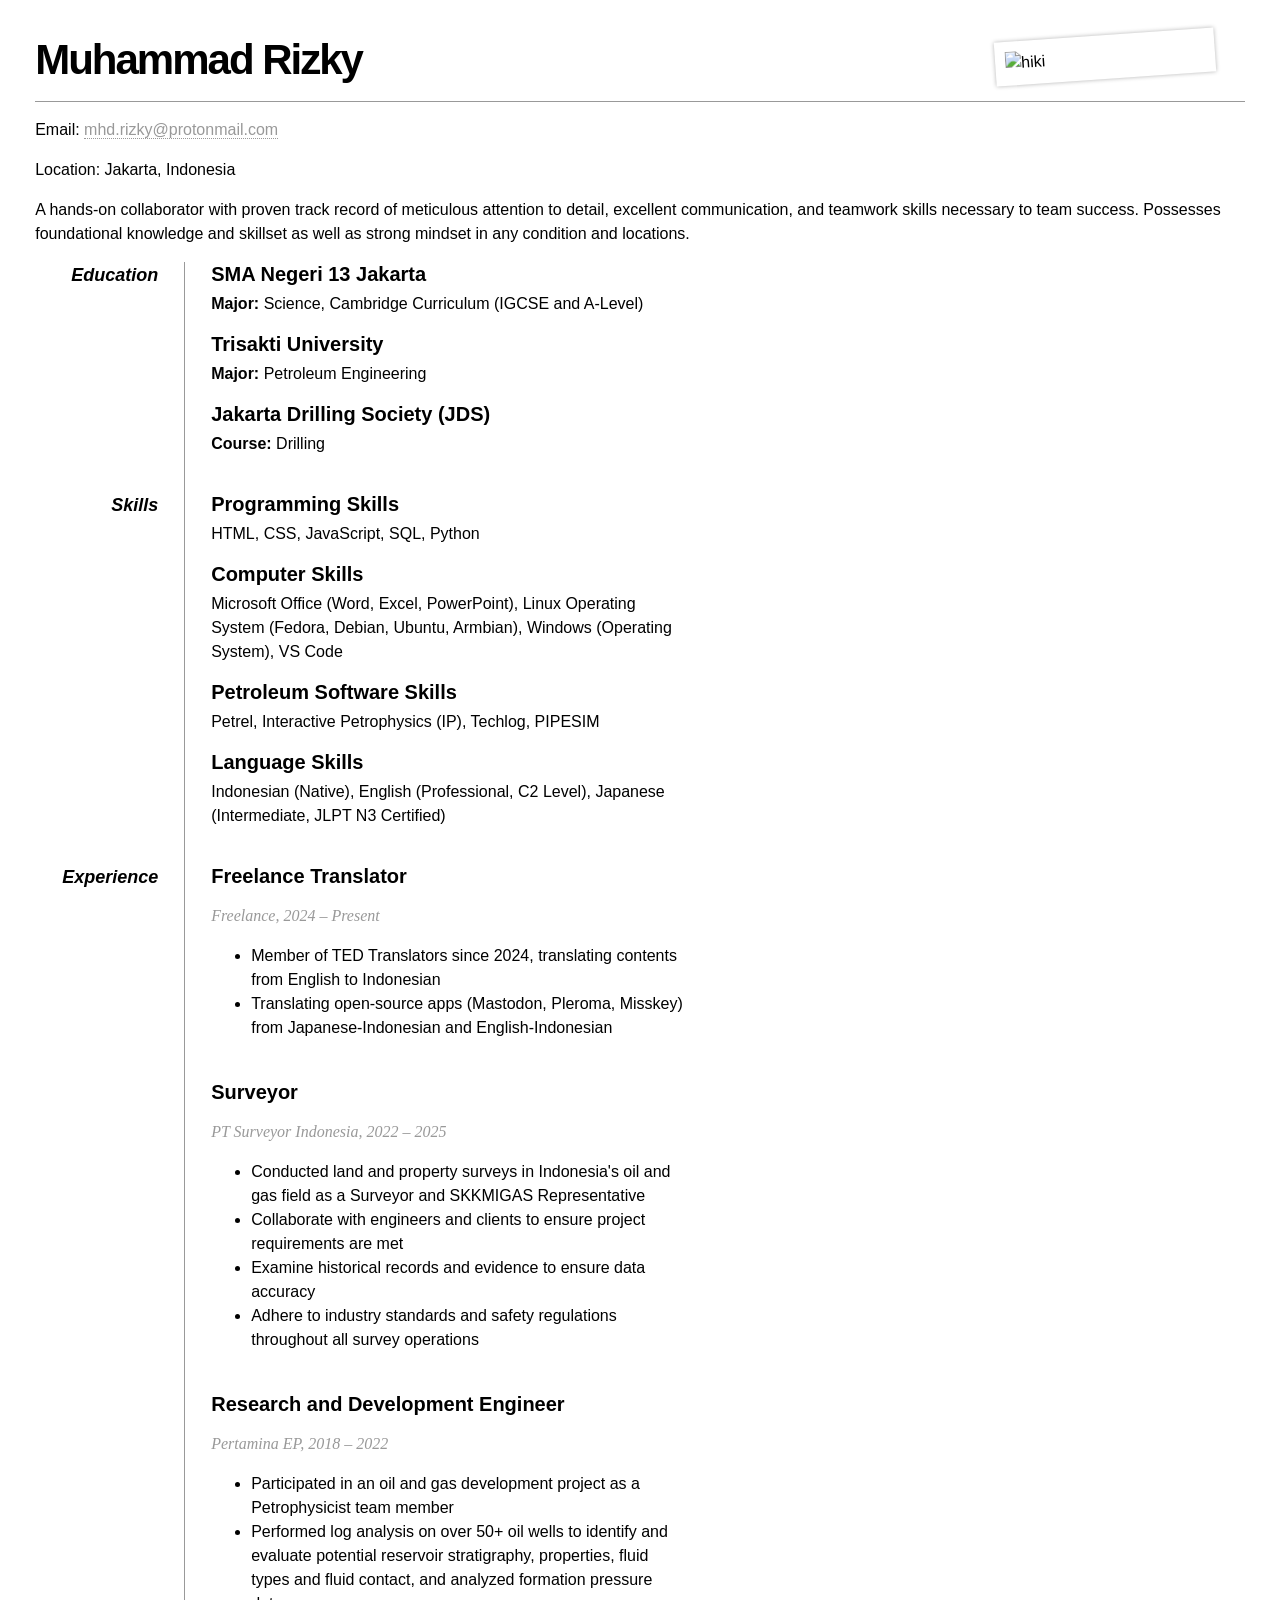
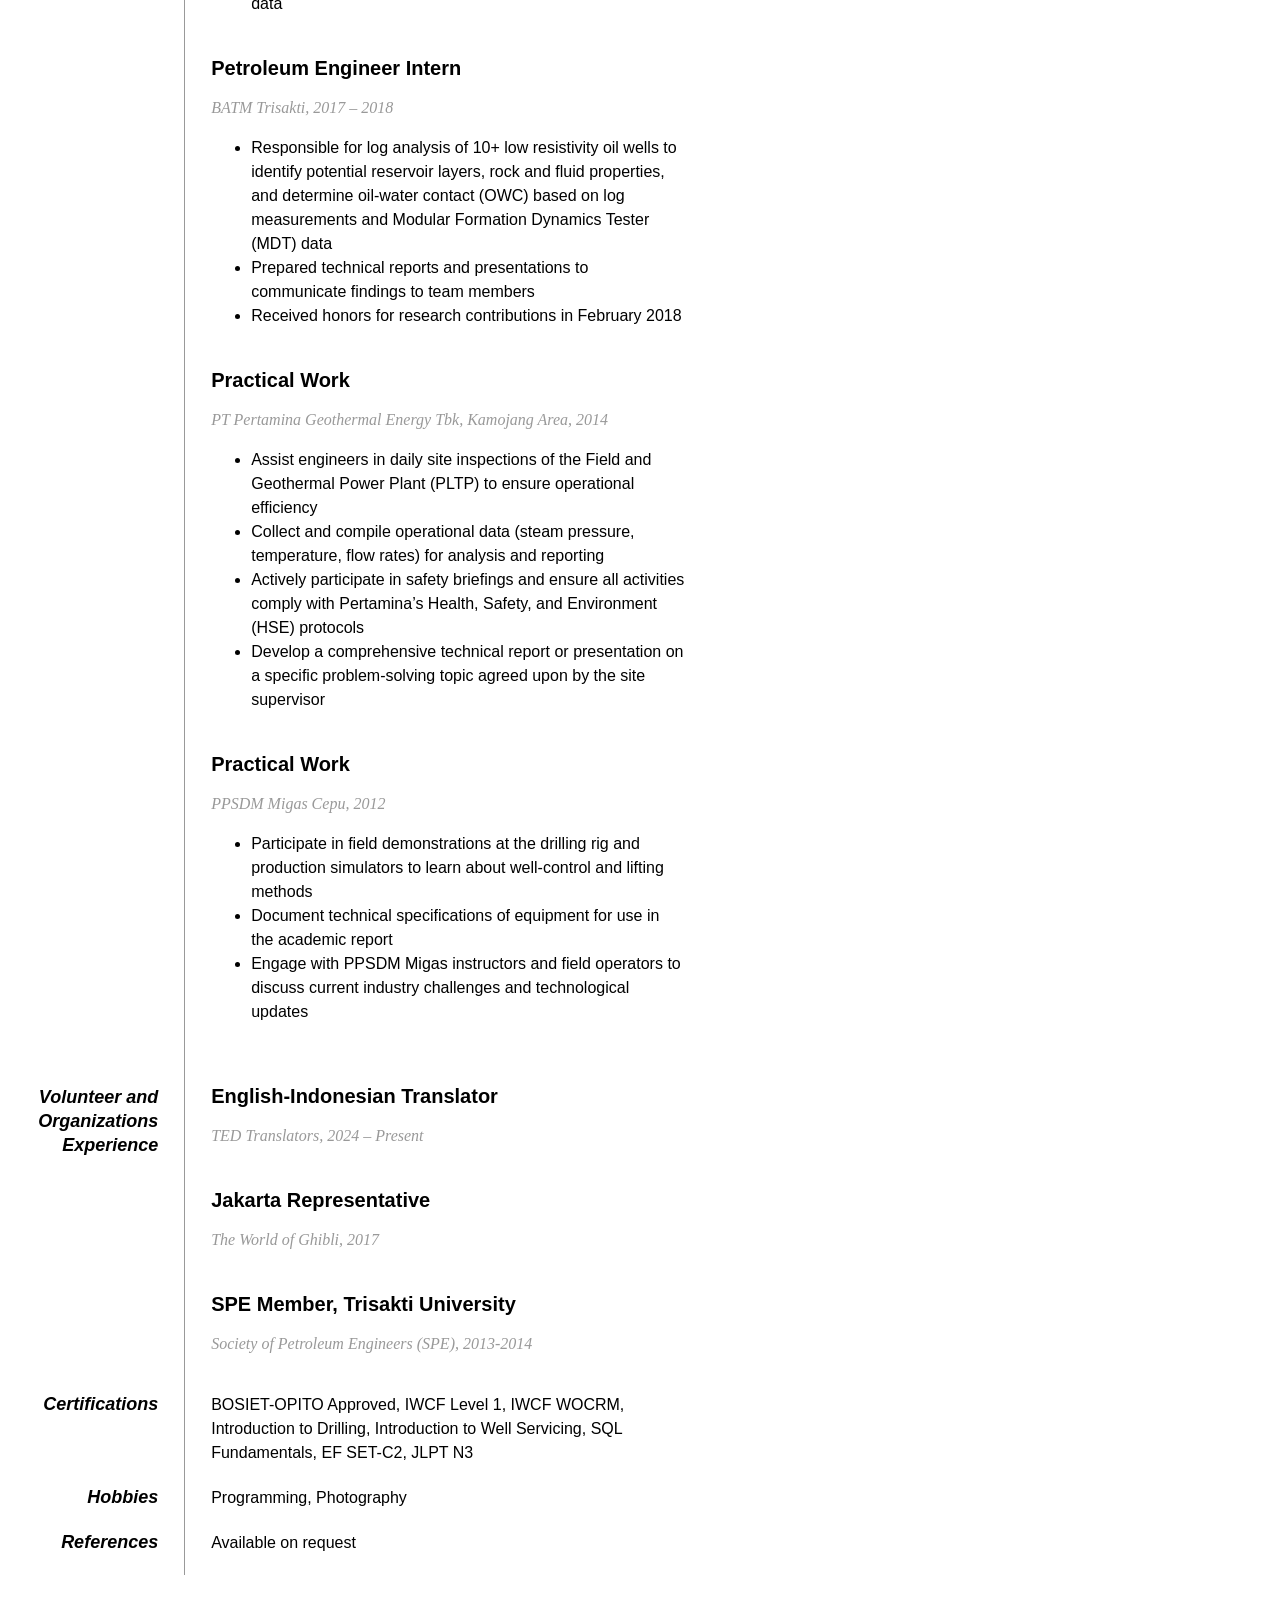
==== index.html @ ca47e76a "Update index.html" ====
<!DOCTYPE html>
<html lang="en">

<head>
    <meta charset="UTF-8" />
    <meta name="viewport" content="width=device-width, initial-scale=1.0" />
    <link rel="stylesheet" href="style.css" />
    <title>Rizky's Resume</title>
</head>

<body>
    <div id="resume">

        <img src="./media/photo.jpg" alt="hiki">

        <h1>Muhammad Rizky</h1>
        <p>Email: <a href=mailto:mhd.rizky@protonmail.com>mhd.rizky@protonmail.com</a></p>
        <p>Location: Jakarta, Indonesia</p>
        <p id="objective">
            A hands-on collaborator with proven track record of meticulous attention to detail, excellent communication, and teamwork skills necessary to team success. 
            Possesses foundational knowledge and skillset as well as strong mindset in any condition and locations.
        </p>

        <dl>
            <dt>Education</dt>
            <dd>
                <h2>SMA Negeri 13 Jakarta</h2>
                <p><strong>Major:</strong> Science, Cambridge Curriculum (IGCSE and A-Level)</p>
                
                <h2>Trisakti University</h2>
                <p><strong>Major:</strong> Petroleum Engineering</p>

                <h2>Jakarta Drilling Society (JDS)</h2>
                <p><strong>Course:</strong> Drilling</p>
            </dd>
        </dl>

        <dl>
            <dt>Skills</dt>
            <dd>
                <h2>Programming Skills</h2>
                <p>HTML, CSS, JavaScript, SQL, Python</p>

                <h2>Computer Skills</h2>
                <p>Microsoft Office (Word, Excel, PowerPoint), Linux Operating System (Fedora, Debian, Ubuntu, Armbian), Windows (Operating System), VS Code</p>

                <h2>Petroleum Software Skills</h2>
                <p>Petrel, Interactive Petrophysics (IP), Techlog, PIPESIM</p>
                
                <h2>Language Skills</h2>
                <p>Indonesian (Native), English (Professional, C2 Level), Japanese (Intermediate, JLPT N3 Certified)</p>
            </dd>
        </dl>

        <dl>
            <dt>Experience</dt>
            <dd>
                <h2>Freelance Translator</h2>
                <h3>Freelance, 2024 – Present</h3>
                <ul>
                    <li>Member of TED Translators since 2024, translating contents from English to Indonesian</li>
                    <li>Translating open-source apps (Mastodon, Pleroma, Misskey) from Japanese-Indonesian and English-Indonesian</li>
                </ul>
                <br>
                
                <h2>Surveyor</h2>
                <h3>PT Surveyor Indonesia, 2022 – 2025</h3>
                <ul>
                    <li>Conducted land and property surveys in Indonesia's oil and gas field as a Surveyor and SKKMIGAS Representative</li>
                    <li>Collaborate with engineers and clients to ensure project requirements are met</li>
                    <li>Examine historical records and evidence to ensure data accuracy</li>
                    <li>Adhere to industry standards and safety regulations throughout all survey operations</li>
                </ul>
                <br>
                
                <h2>Research and Development Engineer</h2>
                <h3>Pertamina EP, 2018 – 2022</h3></h3>
                <ul>
                    <li>Participated in an oil and gas development project as a Petrophysicist team member</li>
                    <li>Performed log analysis on over 50+ oil wells to identify and evaluate potential reservoir stratigraphy, properties, fluid types and fluid contact, and analyzed formation pressure data</li>
                </ul>
                <br>
                
                <h2>Petroleum Engineer Intern</h2>
                <h3>BATM Trisakti, 2017 – 2018</h3>
                <ul>
                    <li>Responsible for log analysis of 10+ low resistivity oil wells to identify potential reservoir layers, rock and fluid properties, and determine oil-water contact (OWC) based on log measurements and Modular Formation Dynamics Tester (MDT) data</li>
                    <li>Prepared technical reports and presentations to communicate findings to team members</li>
                    <li>Received honors for research contributions in February 2018</li>
                </ul>
                <br>

                <h2>Practical Work</h2>
                <h3>PT Pertamina Geothermal Energy Tbk, Kamojang Area, 2014</h3>
                <ul>
                    <li>Assist engineers in daily site inspections of the Field and Geothermal Power Plant (PLTP) to ensure operational efficiency</li>
                    <li>Collect and compile operational data (steam pressure, temperature, flow rates) for analysis and reporting</li>
                    <li>Actively participate in safety briefings and ensure all activities comply with Pertamina’s Health, Safety, and Environment (HSE) protocols</li>
                    <li>Develop a comprehensive technical report or presentation on a specific problem-solving topic agreed upon by the site supervisor</li>
                </ul>
                <br>

                <h2>Practical Work</h2>
                <h3>PPSDM Migas Cepu, 2012</h3>
                <ul>
                    <li>Participate in field demonstrations at the drilling rig and production simulators to learn about well-control and lifting methods</li>
                    <li>Document technical specifications of equipment for use in the academic report</li>
                    <li>Engage with PPSDM Migas instructors and field operators to discuss current industry challenges and technological updates</li>
                </ul>
                <br>
            </dd>
        </dl>

        <dl>
            <dt>Volunteer and Organizations Experience</dt>
            <dd>
                <h2>English-Indonesian Translator</h2>
                <h3>TED Translators, 2024 – Present</h3>
                <br>

                <h2>Jakarta Representative</h2>
                <h3>The World of Ghibli, 2017</h3>
                <br>

                <h2>SPE Member, Trisakti University</h2>
                <h3>Society of Petroleum Engineers (SPE), 2013-2014</h3>
            </dd>
        </dl>

        <dl>
            <dt>Certifications</dt>
            <dd>BOSIET-OPITO Approved, IWCF Level 1, IWCF WOCRM, Introduction to Drilling, Introduction to Well Servicing, SQL Fundamentals, EF SET-C2, JLPT N3</dd>
        </dl>

        <dl>
            <dt>Hobbies</dt>
            <dd>Programming, Photography</dd>
        </dl>

        <dl>
            <dt>References</dt>
            <dd>Available on request</dd>
        </dl>

    </div>
</body>

</html>
---- style.css ----
* {
    box-sizing: border-box;
  }
  
  body {
    margin: 2.2rem;
  }
  
  div#resume {
    min-width: 310px;
    font: 16px Helvetica, Avernir, sans-serif;
    line-height: 24px;
    color: #000;
  }
  
  div#resume h1 {
    margin: 0 0 16px 0;
    padding: 0 0 16px 0;
    font-size: 42px;
    font-weight: bold;
    letter-spacing: -2px;
    border-bottom: 1px solid #999;
    line-height: 50px;
  }
  
  div#resume h2 {
    font-size: 20px;
    margin: 0 0 6px 0;
    position: relative;
  }
  
  div#resume h2 span {
    position: relative;
    bottom: 0;
    right: 0;
    font-style: italic;
    font-family: Georgia, serif;
    font-size: 16px;
    color: #999;
    font-weight: normal;
  }
  
  div#resume p {
    margin: 0 0 16px 0;
  }
  
  div#resume a {
    color: #999;
    text-decoration: none;
    border-bottom: 1px dotted #999;
  }
  
  div#resume a:hover {
    border-bottom-style: solid;
    color: #000;
  }
  
  div#resume p.objective {
    font-family: Georgia, serif;
    font-style: italic;
    color: #666;
  }
  
  div#resume dt {
    font-style: italic;
    font-weight: bold;
    font-size: 18px;
    text-align: right;
    padding: 0 26px 0 0;
    width: 150px;
    border-right: 1px solid #999;
  }
  
  div#resume dl {
    display: table-row;
  }
  
  div#resume dl dt,
  div#resume dl dd {
    display: table-cell;
    padding-bottom: 20px;
  }
  
  div#resume dl dd {
    width: 500px;
    padding-left: 26px;
  }
  
  div#resume img {
    float: right;
    padding: 10px;
    background: #fff;
    margin: 0 30px;
    transform: rotate(-4deg);
    box-shadow: 0 0 4px rgba(0, 0, 0, 0.3);
    width: 30%;
    max-width: 220px;
  }
  
  @media screen and (max-width: 1100px) {
    div#resume h2 span {
      position: static;
      display: block;
      margin-top: 2px;
    }
  }
  
  @media screen and (max-width: 550px) {
    body {
      margin: 1rem;
    }
    div#resume img {
      transform: rotate(0deg);
    }
  }
  
  @media screen and (max-width: 400px) {
    div#resume dl dt {
      border-right: none;
      border-bottom: 1px solid #999;
    }
    div#resume dl,
    div#resume dl dd,
    div#resume dl dt {
      display: block;
      padding-left: 0;
      margin-left: 0;
      padding-bottom: 0;
      text-align: left;
      width: 100%;
    }
    div#resume dl dd {
      margin-top: 6px;
    }
    div#resume h2 {
      font-style: normal;
      font-weight: 400;
      font-size: 18px;
    }
    div#resume dt {
      font-size: 20px;
    }
    h1 {
      font-size: 36px;
      margin-right: 0;
      line-height: 0;
    }
    div#resume img {
      margin: 0;
    }
  }
  
  @media screen and (max-width: 320px) {
    body {
      margin: 0;
    }
    img {
      margin: 0;
      margin-bottom: -40px;
    }
    div#resume {
      width: 320px;
      padding: 12px;
      overflow: hidden;
    }   p,
    li {
      margin-right: 20px;
    }
  }

    div#resume h3 {
    bottom: 0;
    right: 0;
    font-style: italic;
    font-family: Georgia, serif;
    font-size: 16px;
    color: #999;
    font-weight: normal;
  }
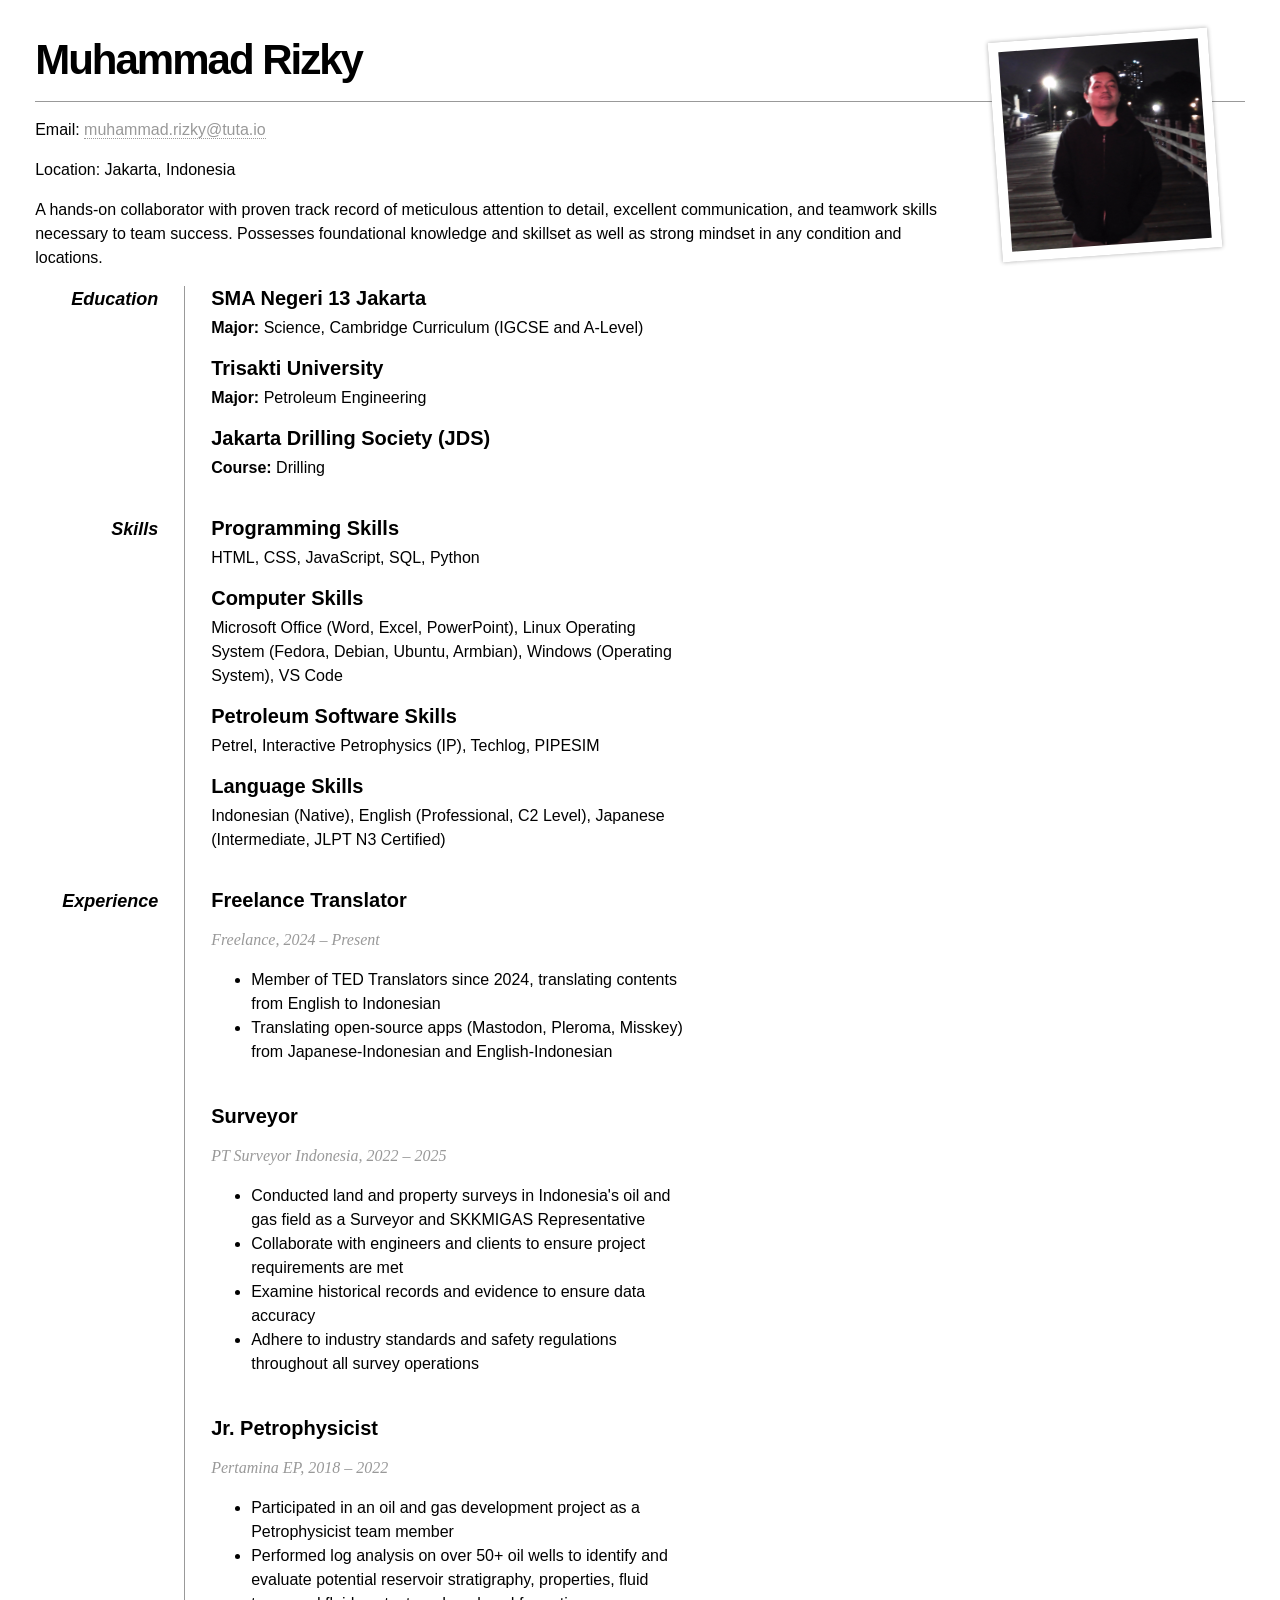
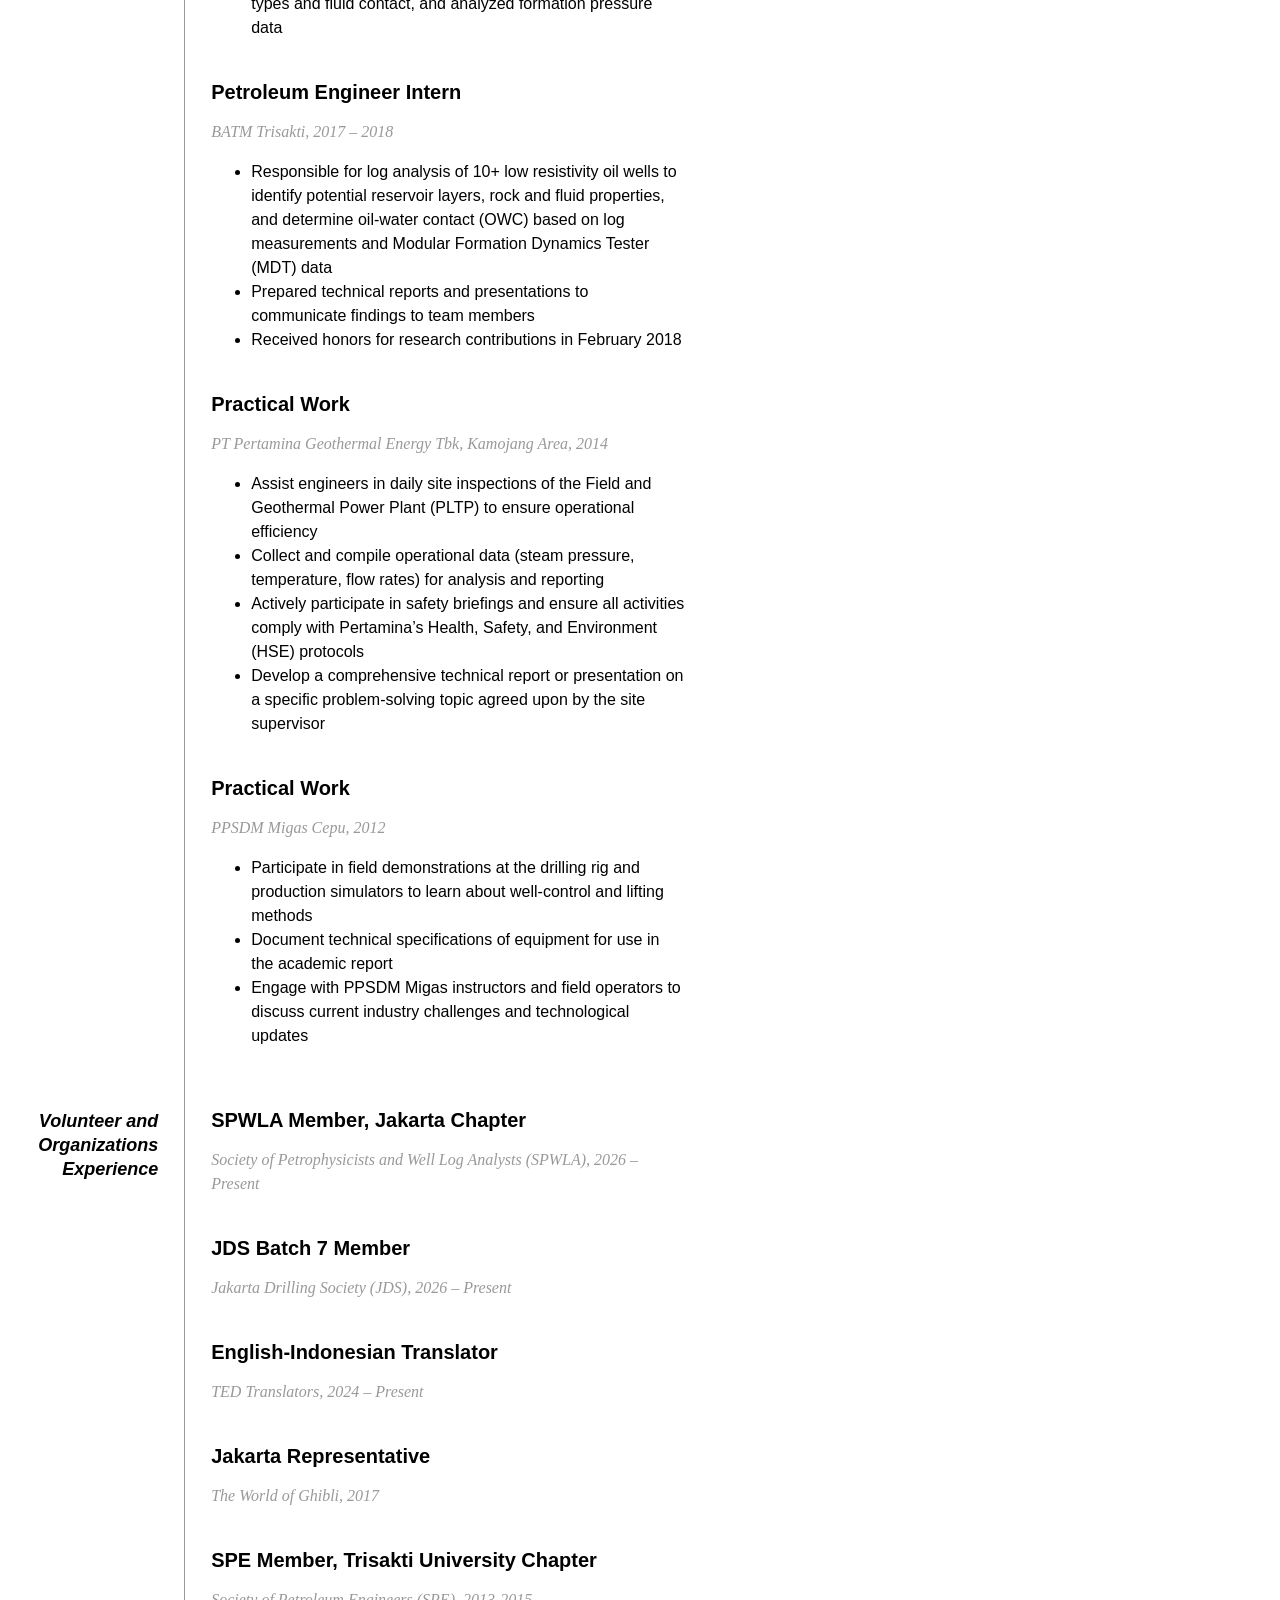
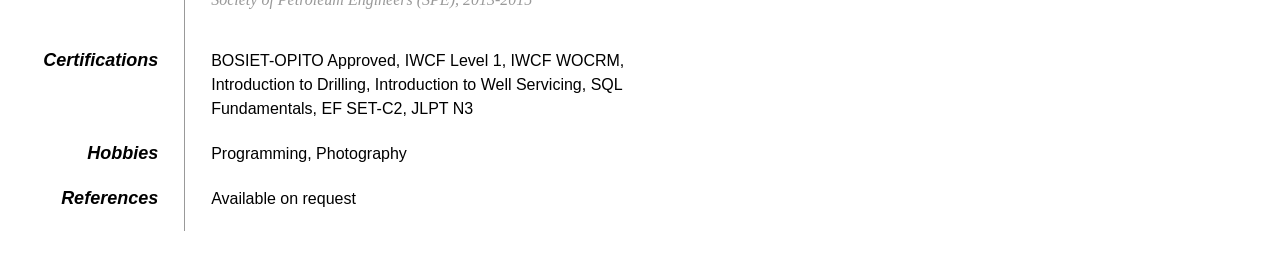
==== commit 1e619cfc: "Add files via upload" ====
--- a/index.html
+++ b/index.html
@@ -14,7 +14,7 @@
         <img src="./media/photo.jpg" alt="hiki">
 
         <h1>Muhammad Rizky</h1>
-        <p>Email: <a href=mailto:mhd.rizky@protonmail.com>mhd.rizky@protonmail.com</a></p>
+        <p>Email: <a href=mailto:muhammad.rizky@tuta.io>muhammad.rizky@tuta.io</a></p>
         <p>Location: Jakarta, Indonesia</p>
         <p id="objective">
             A hands-on collaborator with proven track record of meticulous attention to detail, excellent communication, and teamwork skills necessary to team success. 
@@ -73,7 +73,7 @@
                 </ul>
                 <br>
                 
-                <h2>Research and Development Engineer</h2>
+                <h2>Jr. Petrophysicist</h2>
                 <h3>Pertamina EP, 2018 – 2022</h3></h3>
                 <ul>
                     <li>Participated in an oil and gas development project as a Petrophysicist team member</li>
@@ -114,6 +114,14 @@
         <dl>
             <dt>Volunteer and Organizations Experience</dt>
             <dd>
+                <h2>SPWLA Member, Jakarta Chapter</h2>
+                <h3>Society of Petrophysicists and Well Log Analysts (SPWLA), 2026 – Present</h3>
+                <br>
+                
+                <h2>JDS Batch 7 Member</h2>
+                <h3>Jakarta Drilling Society (JDS), 2026 – Present</h3>
+                <br>
+                
                 <h2>English-Indonesian Translator</h2>
                 <h3>TED Translators, 2024 – Present</h3>
                 <br>
@@ -122,8 +130,8 @@
                 <h3>The World of Ghibli, 2017</h3>
                 <br>
 
-                <h2>SPE Member, Trisakti University</h2>
-                <h3>Society of Petroleum Engineers (SPE), 2013-2014</h3>
+                <h2>SPE Member, Trisakti University Chapter</h2>
+                <h3>Society of Petroleum Engineers (SPE), 2013-2015</h3>
             </dd>
         </dl>
 
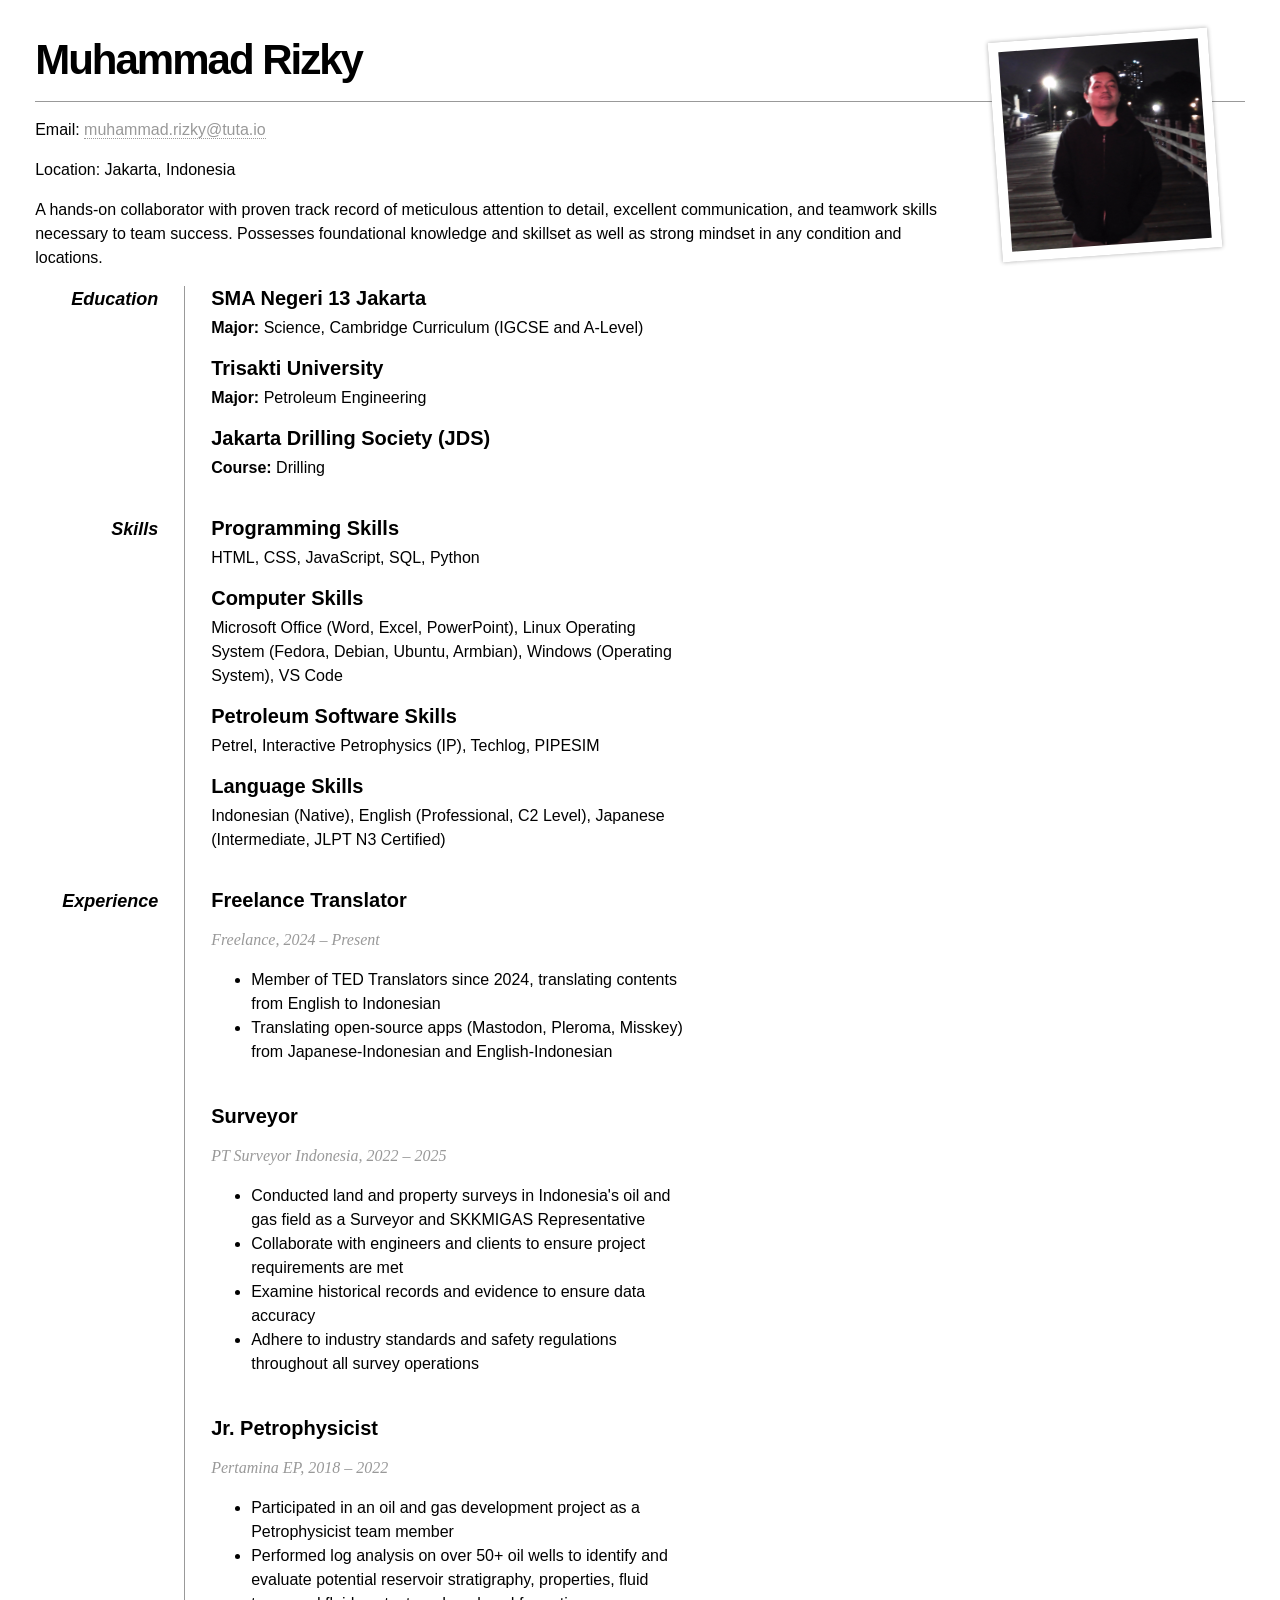
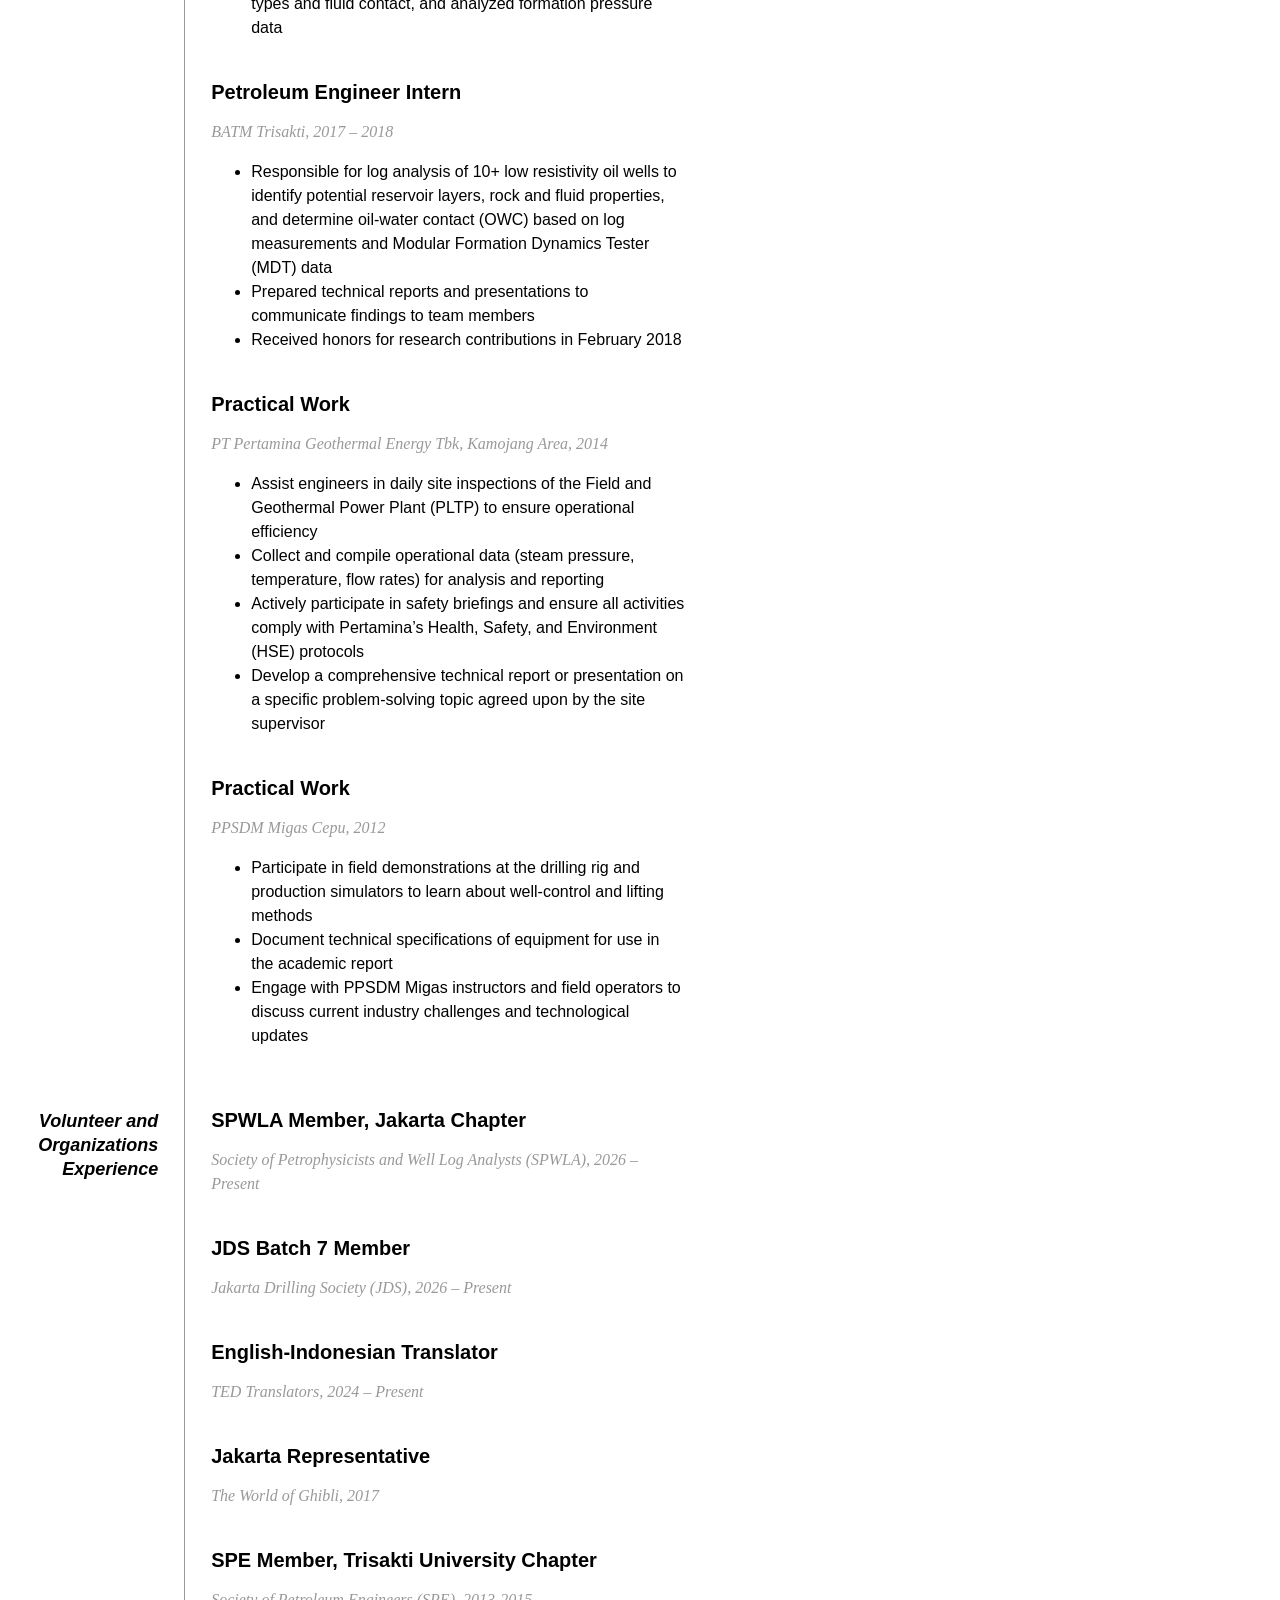
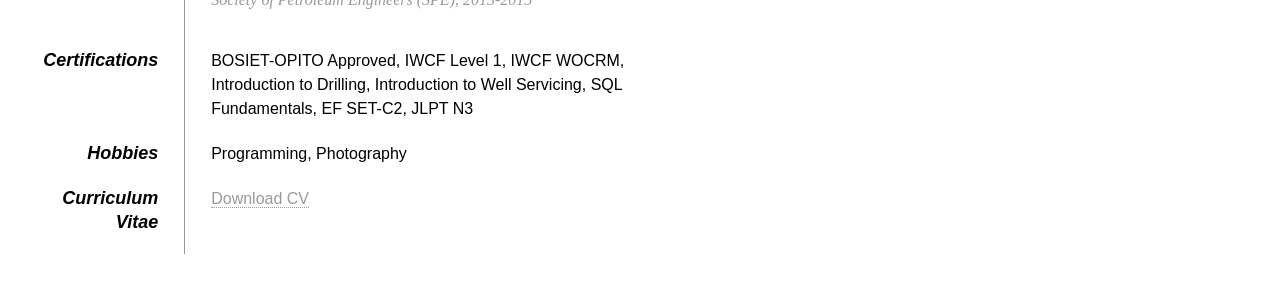
==== commit d4f261bb: "Add files" ====
--- a/index.html
+++ b/index.html
@@ -146,8 +146,8 @@
         </dl>
 
         <dl>
-            <dt>References</dt>
-            <dd>Available on request</dd>
+            <dt>Curriculum Vitae</dt>
+            <dd><a href=./media/CV_Muhammad_Rizky.pdf>Download CV</a></dd>
         </dl>
 
     </div>
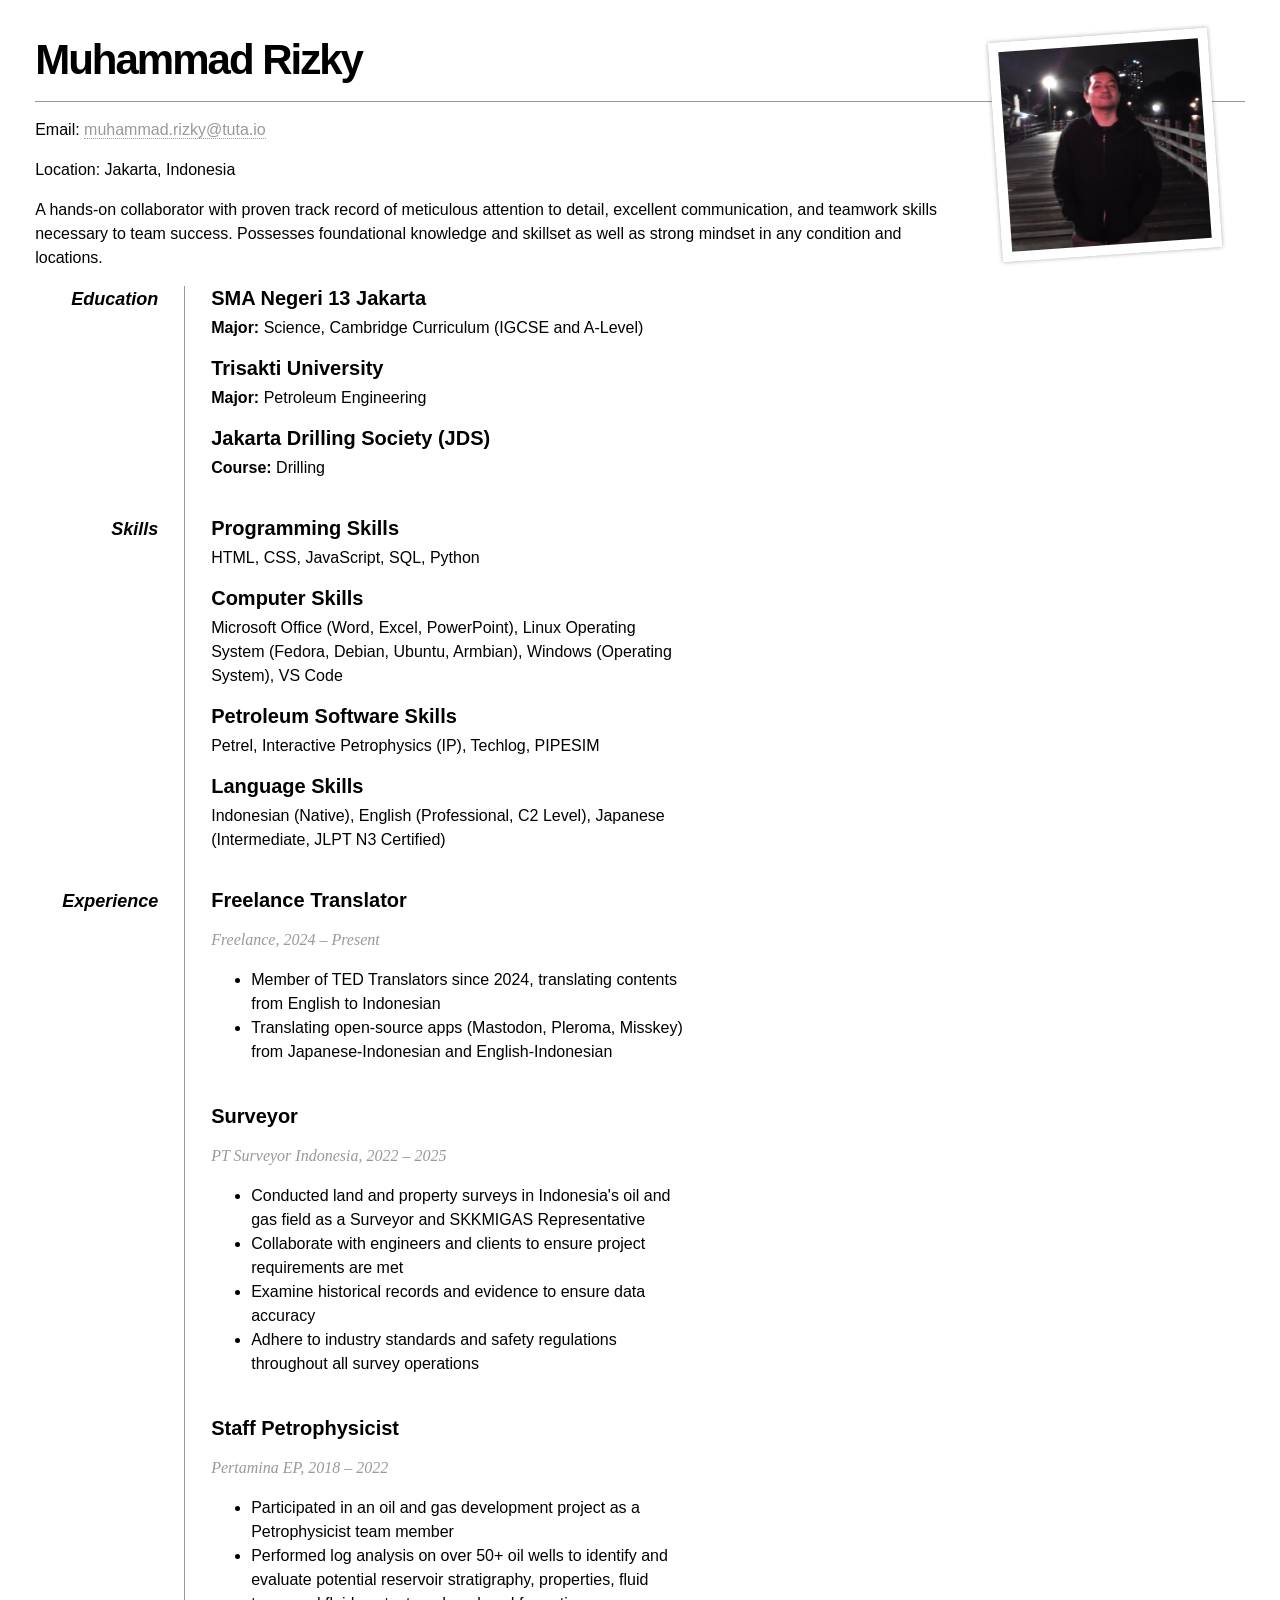
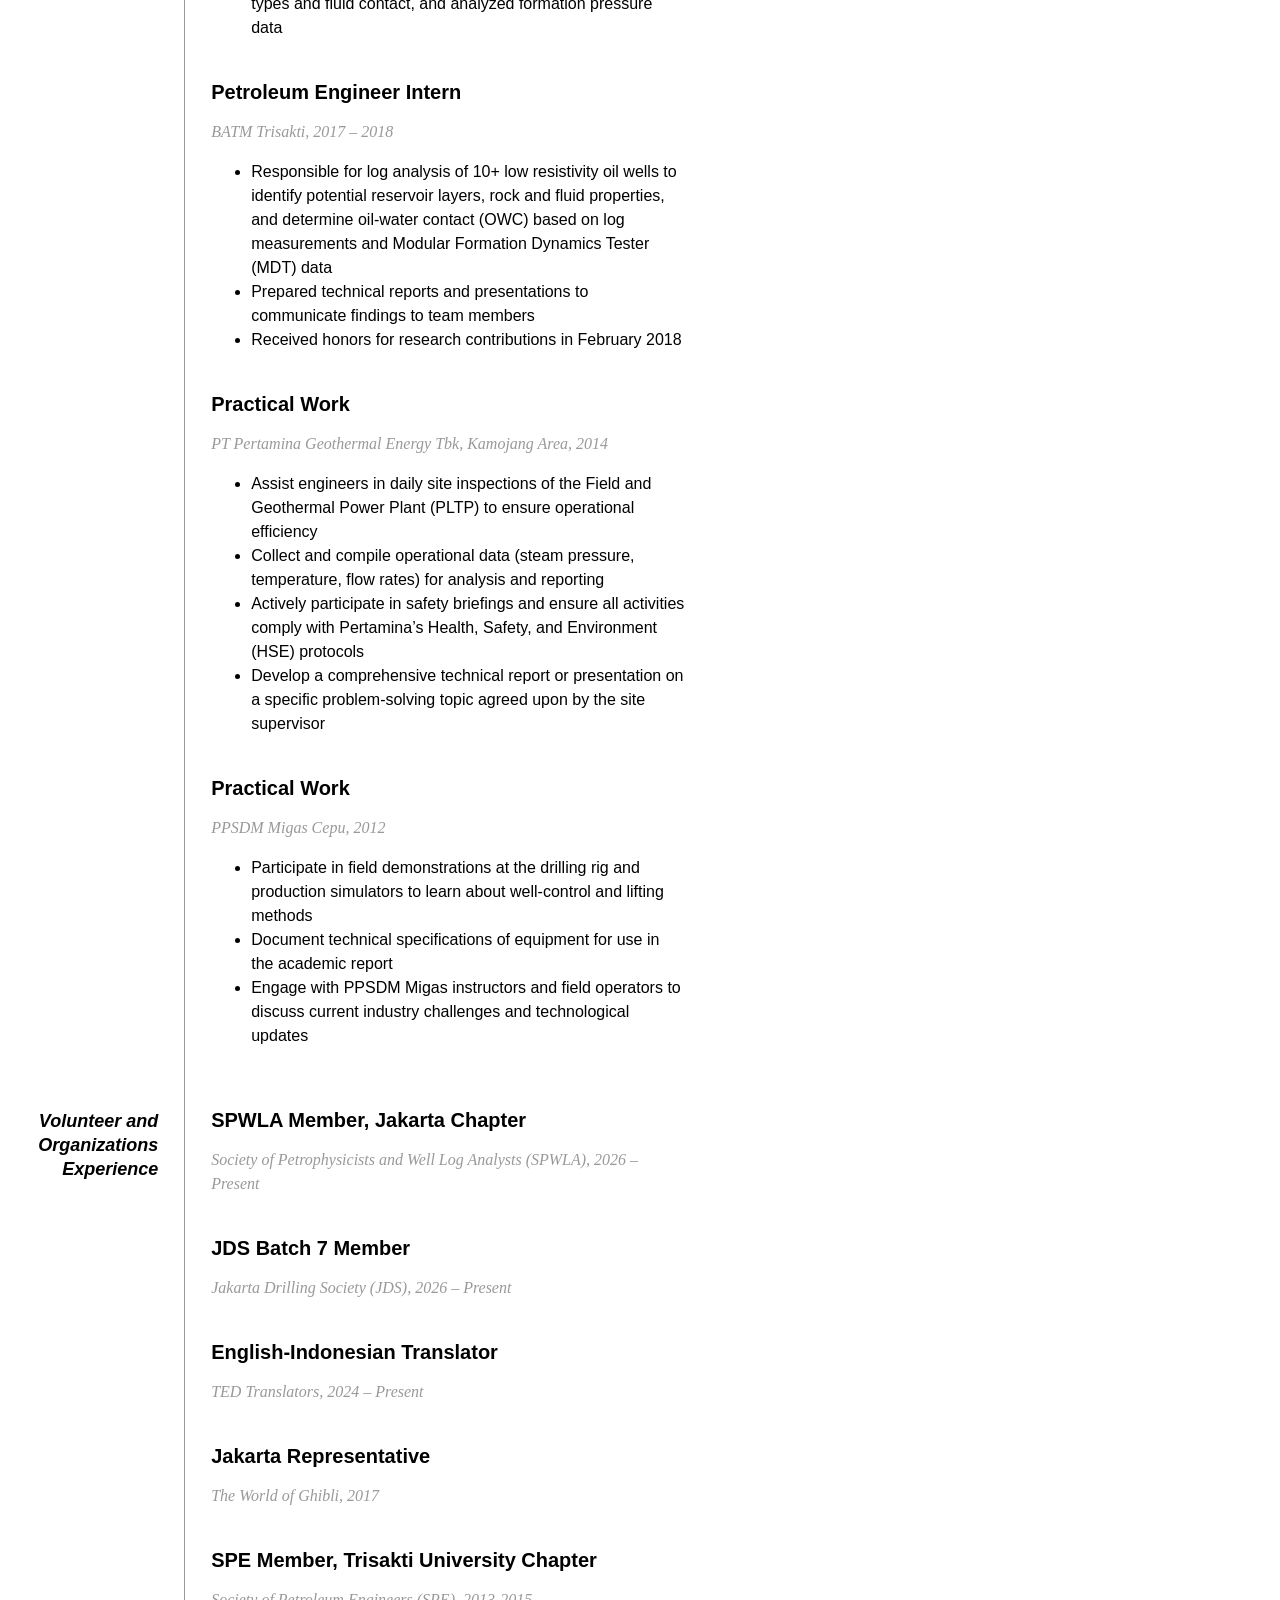
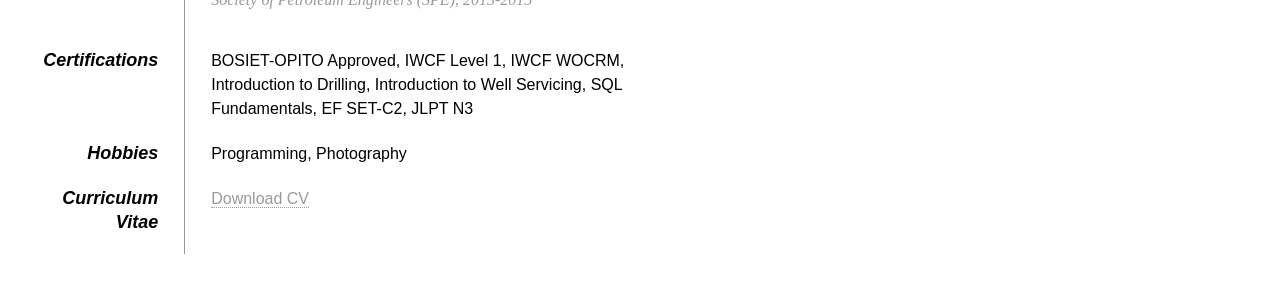
==== commit 7c5549c5: "Update index.html" ====
--- a/index.html
+++ b/index.html
@@ -73,7 +73,7 @@
                 </ul>
                 <br>
                 
-                <h2>Jr. Petrophysicist</h2>
+                <h2>Staff Petrophysicist</h2>
                 <h3>Pertamina EP, 2018 – 2022</h3></h3>
                 <ul>
                     <li>Participated in an oil and gas development project as a Petrophysicist team member</li>
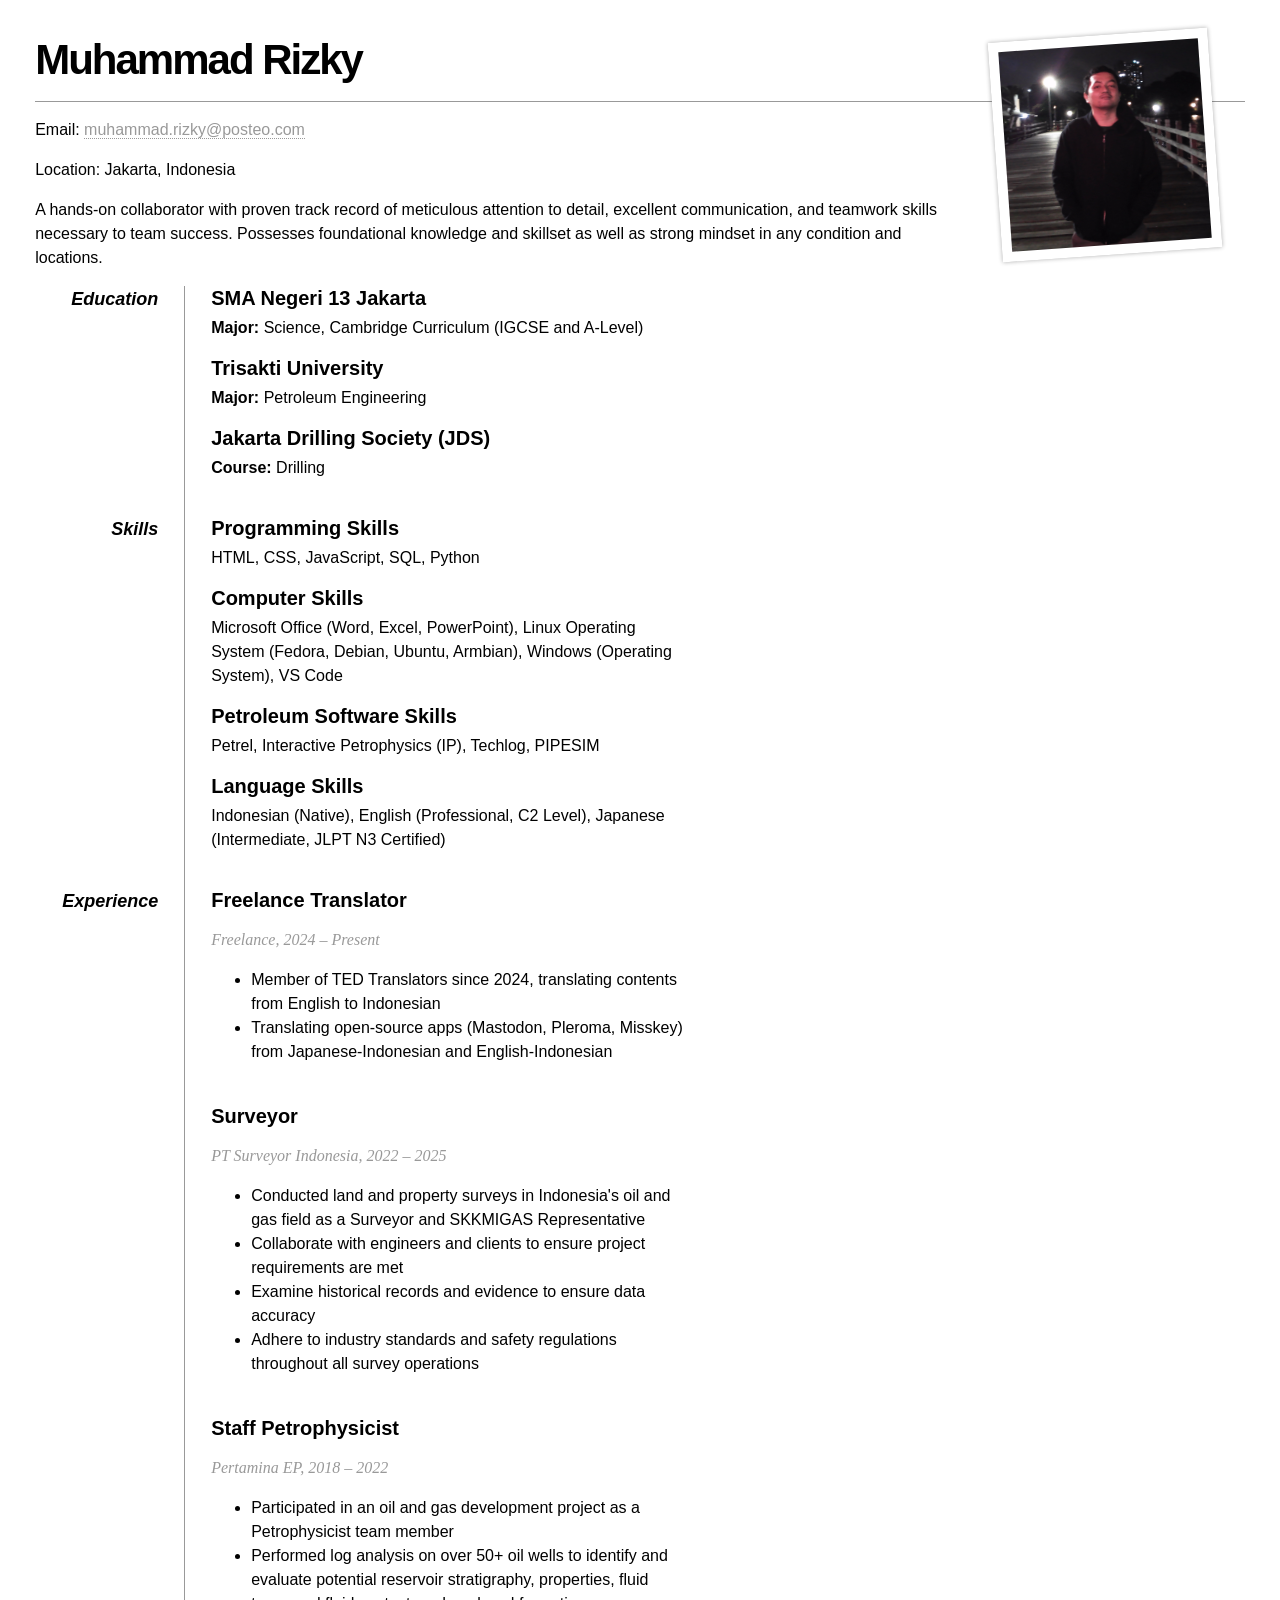
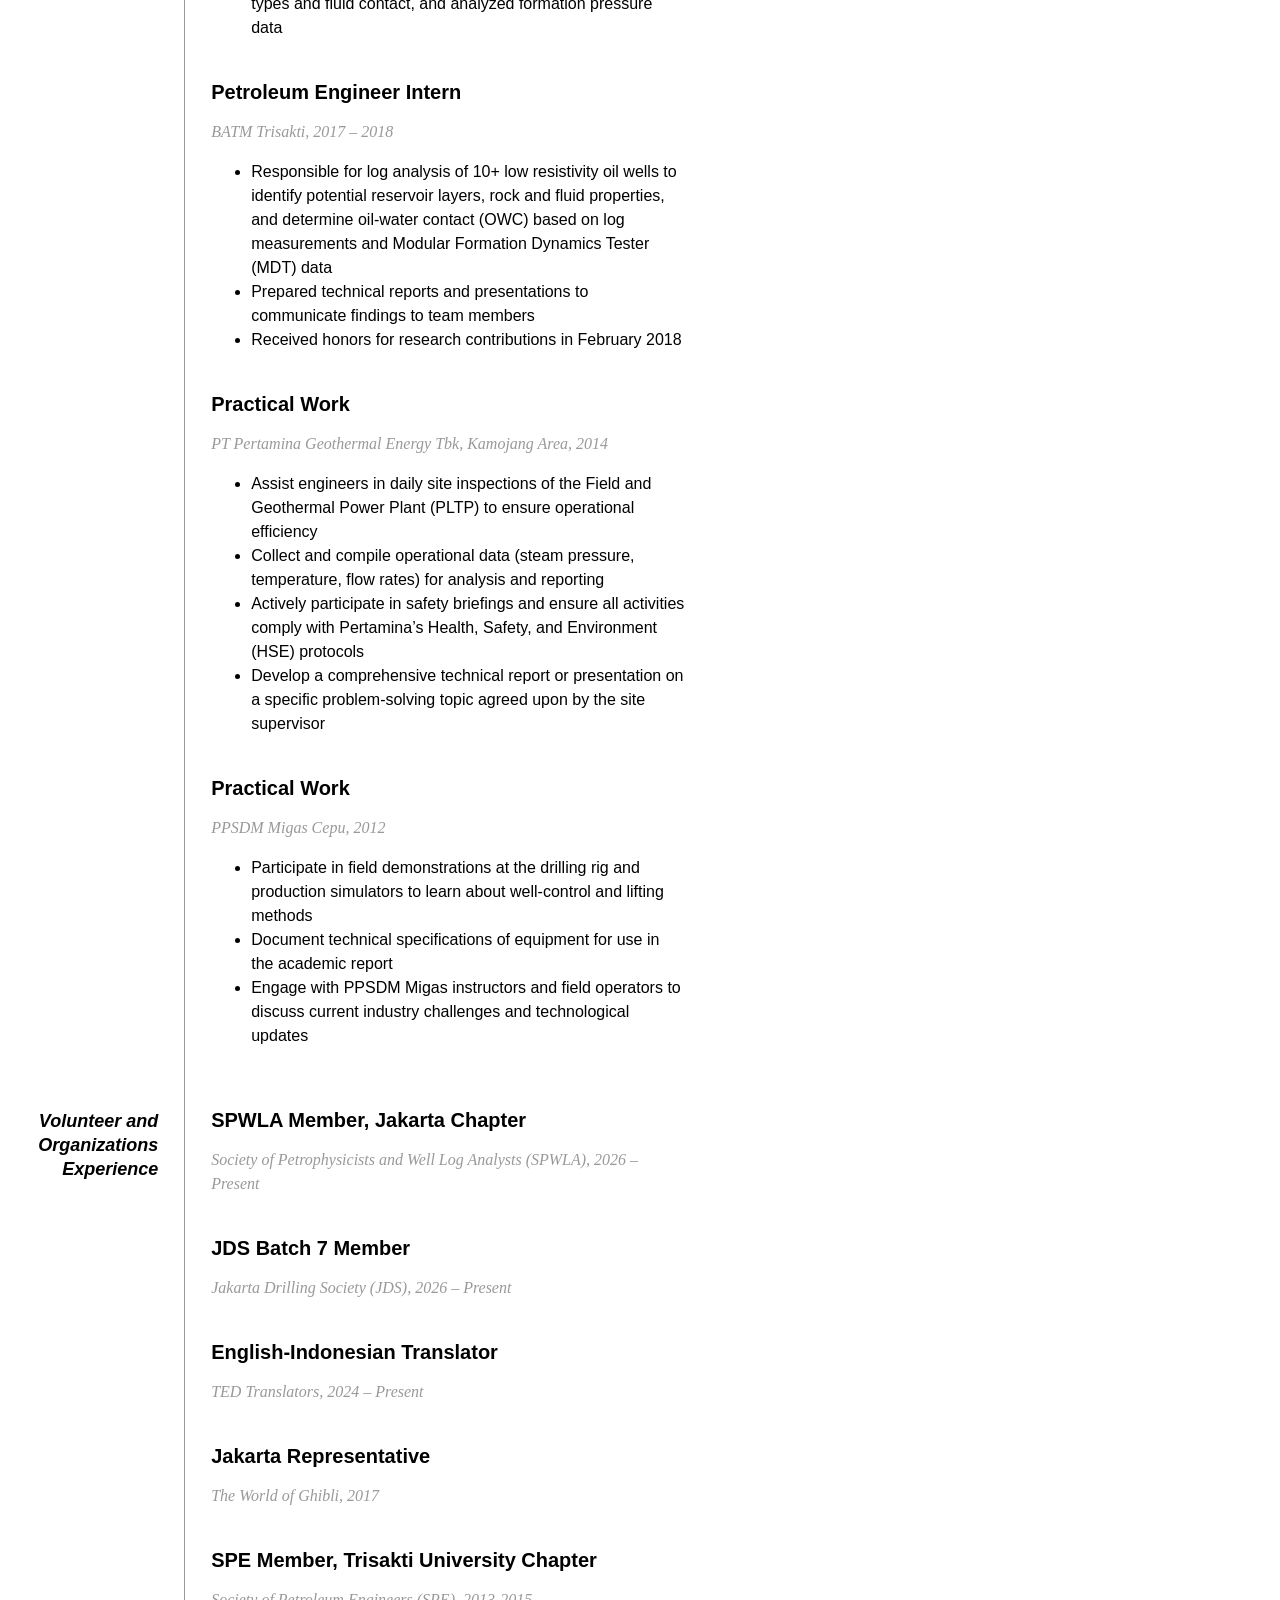
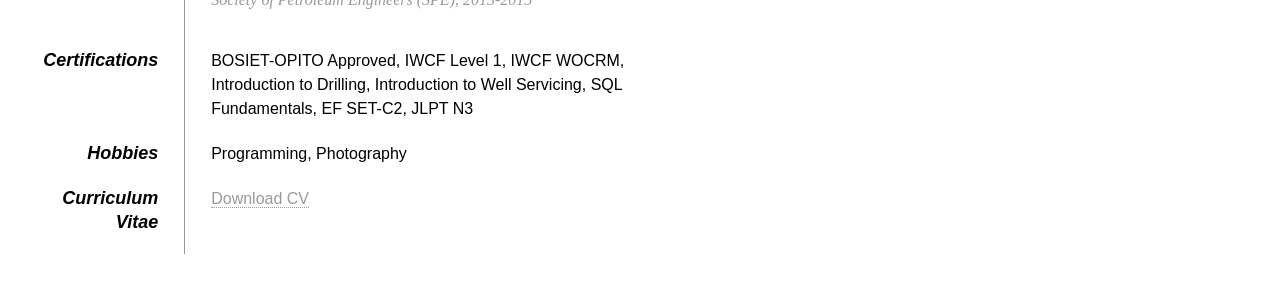
==== commit bc9033d8: "Add files" ====
--- a/index.html
+++ b/index.html
@@ -14,7 +14,7 @@
         <img src="./media/photo.jpg" alt="hiki">
 
         <h1>Muhammad Rizky</h1>
-        <p>Email: <a href=mailto:muhammad.rizky@tuta.io>muhammad.rizky@tuta.io</a></p>
+        <p>Email: <a href=mailto:muhammad.rizky@posteo.com>muhammad.rizky@posteo.com</a></p>
         <p>Location: Jakarta, Indonesia</p>
         <p id="objective">
             A hands-on collaborator with proven track record of meticulous attention to detail, excellent communication, and teamwork skills necessary to team success. 
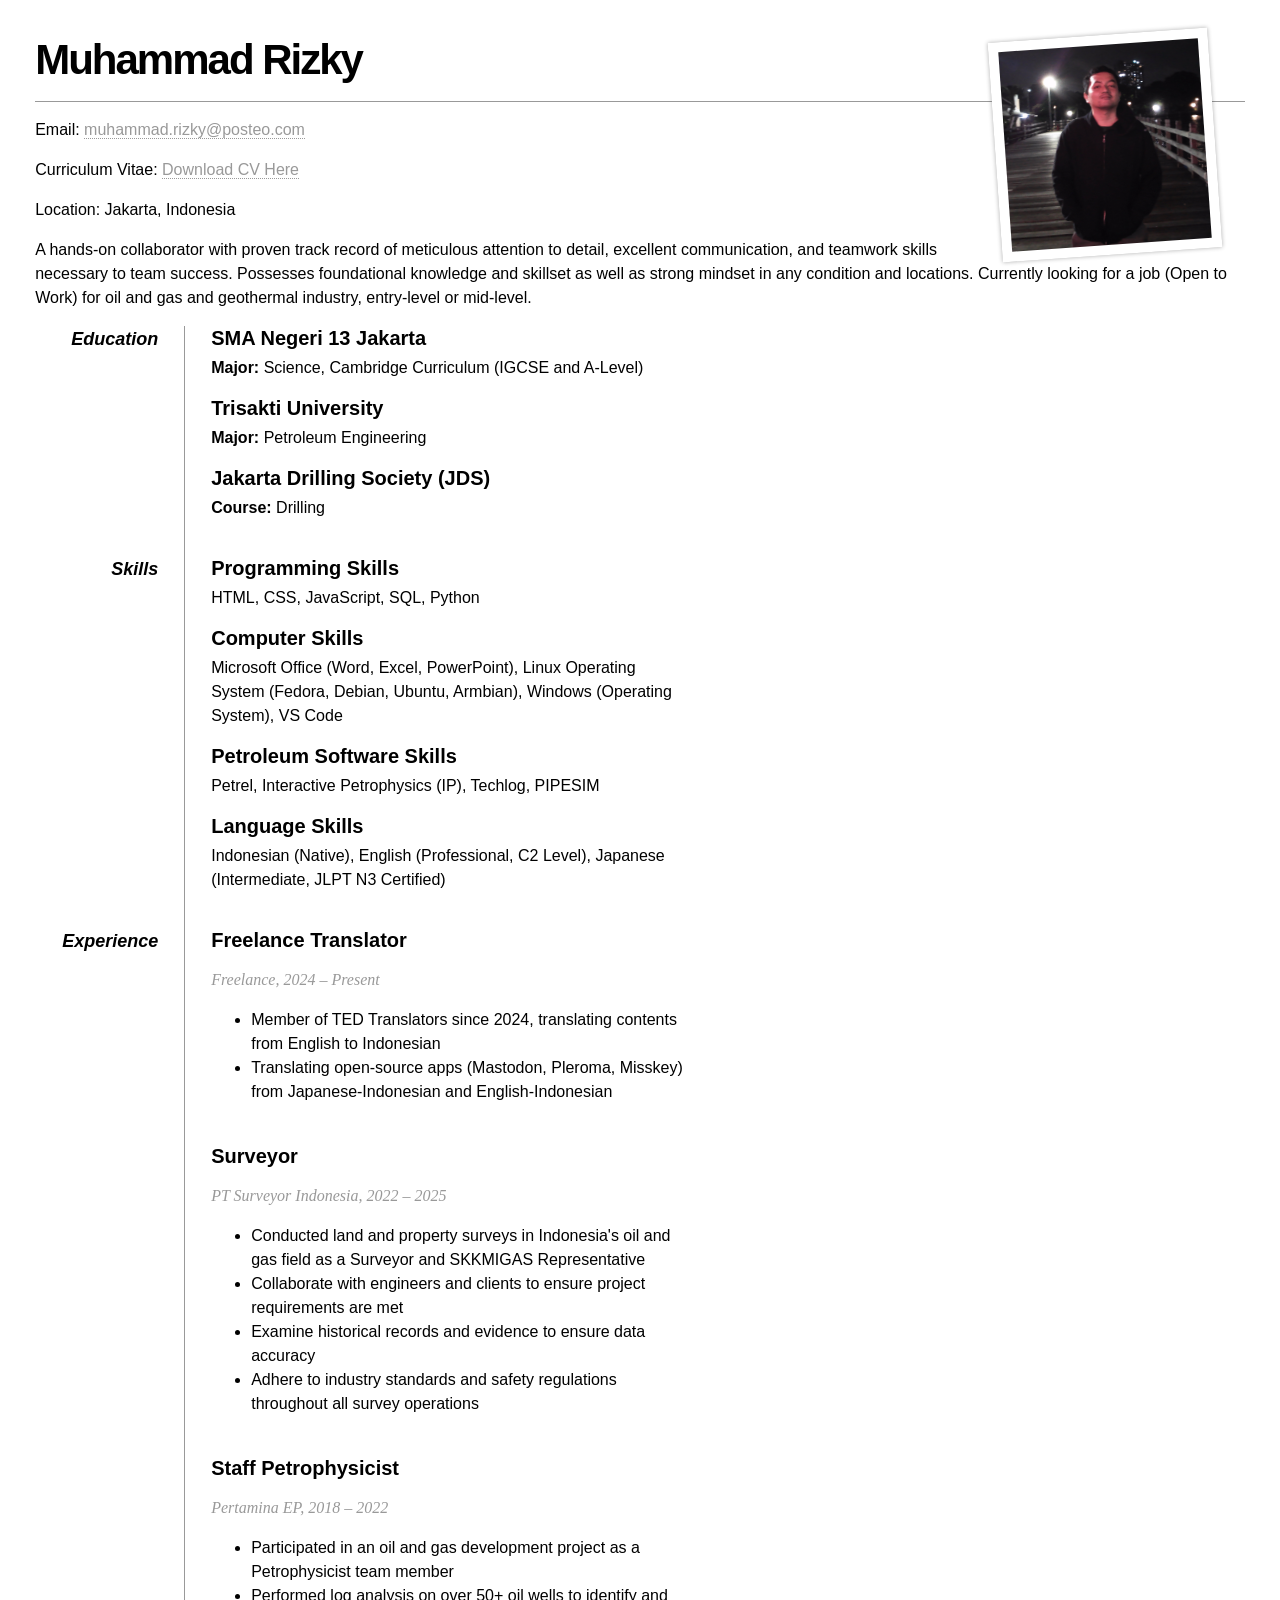
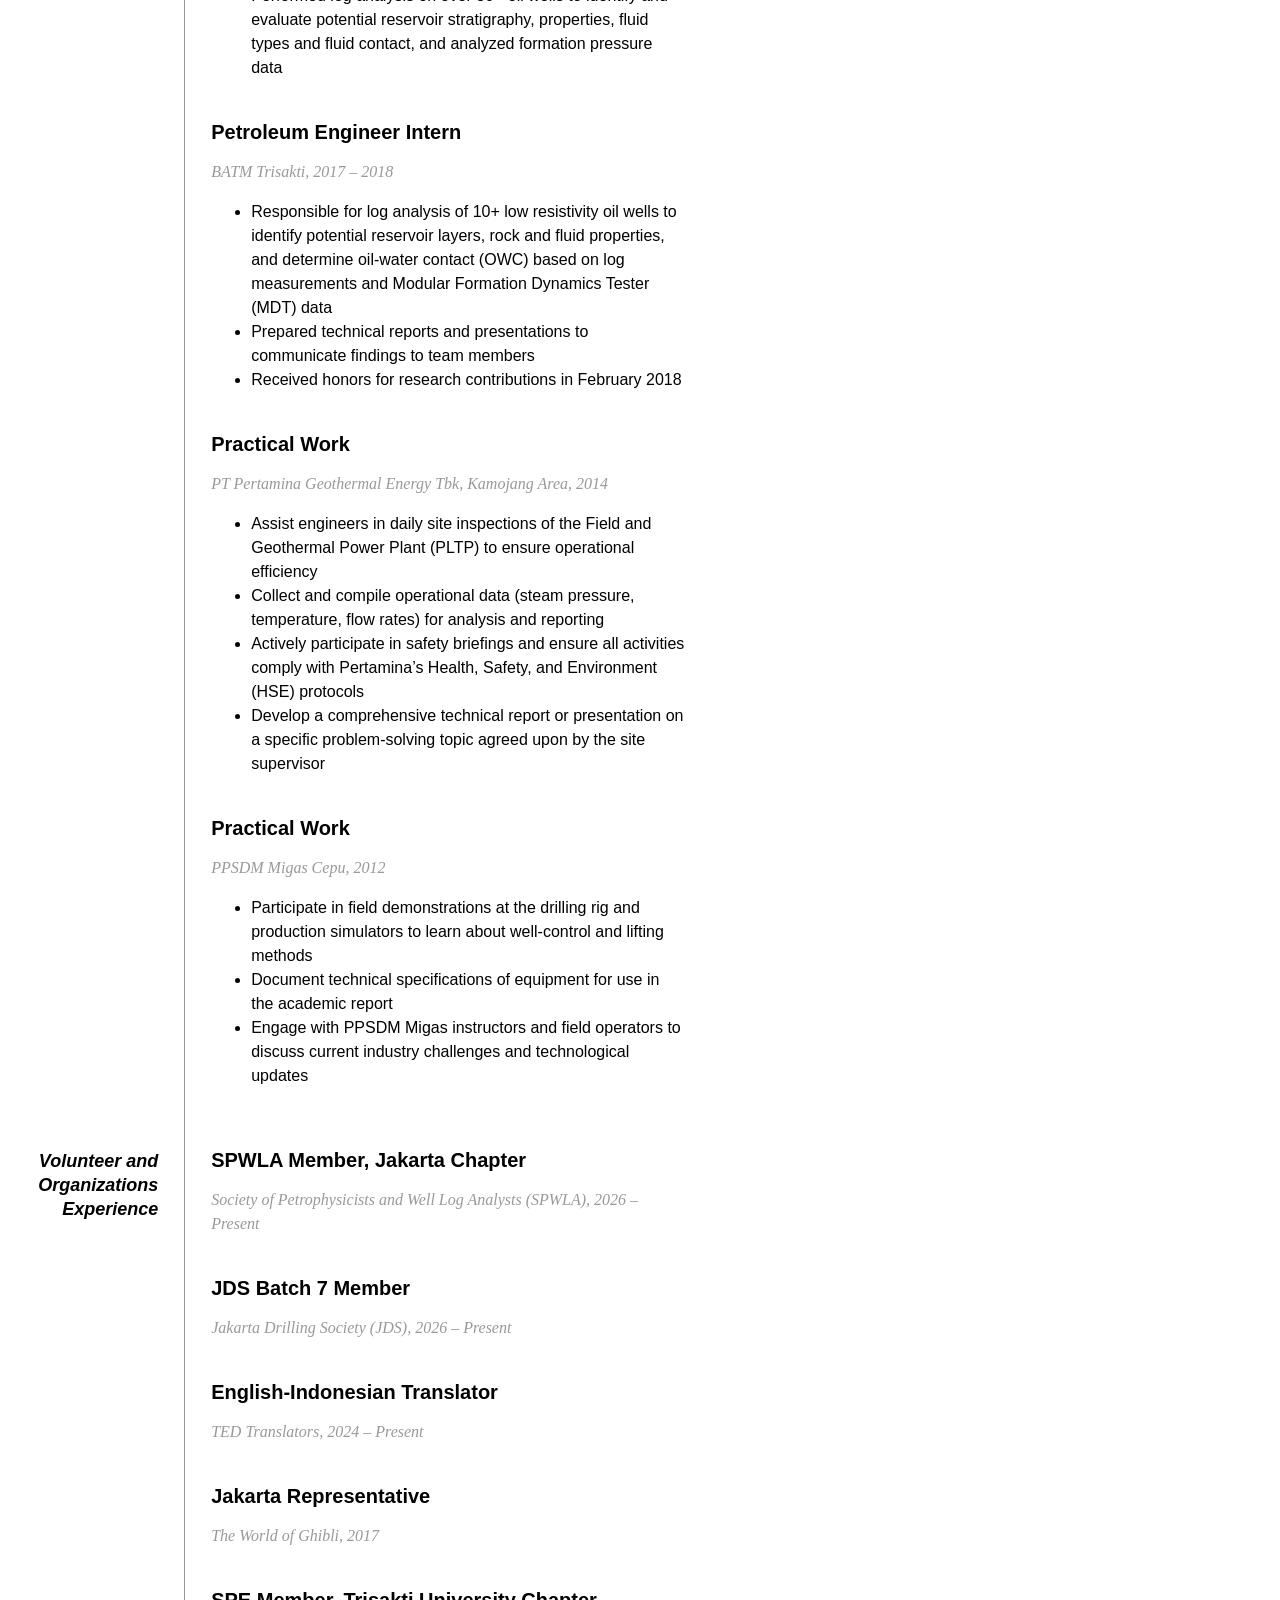
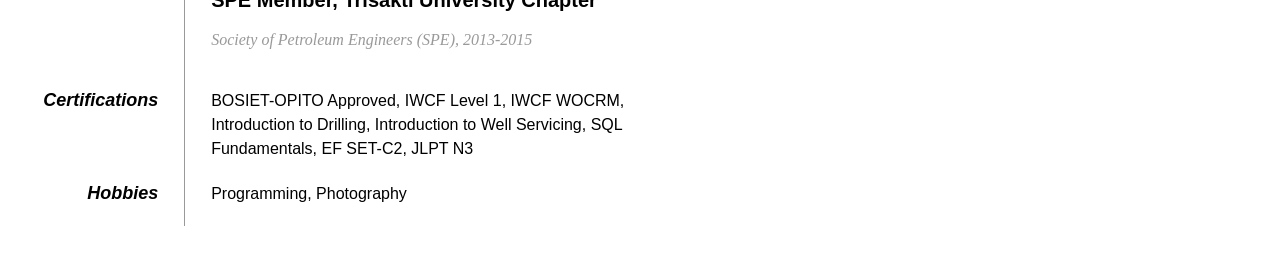
==== commit 4f570ede: "Update index.html" ====
--- a/index.html
+++ b/index.html
@@ -15,10 +15,11 @@
 
         <h1>Muhammad Rizky</h1>
         <p>Email: <a href=mailto:muhammad.rizky@posteo.com>muhammad.rizky@posteo.com</a></p>
+        <p>Curriculum Vitae: <a href=./media/CV_Muhammad_Rizky.pdf>Download CV Here</a></p>
         <p>Location: Jakarta, Indonesia</p>
         <p id="objective">
             A hands-on collaborator with proven track record of meticulous attention to detail, excellent communication, and teamwork skills necessary to team success. 
-            Possesses foundational knowledge and skillset as well as strong mindset in any condition and locations.
+            Possesses foundational knowledge and skillset as well as strong mindset in any condition and locations. Currently looking for a job (Open to Work) for oil and gas and geothermal industry, entry-level or mid-level.
         </p>
 
         <dl>
@@ -145,11 +146,6 @@
             <dd>Programming, Photography</dd>
         </dl>
 
-        <dl>
-            <dt>Curriculum Vitae</dt>
-            <dd><a href=./media/CV_Muhammad_Rizky.pdf>Download CV</a></dd>
-        </dl>
-
     </div>
 </body>
 
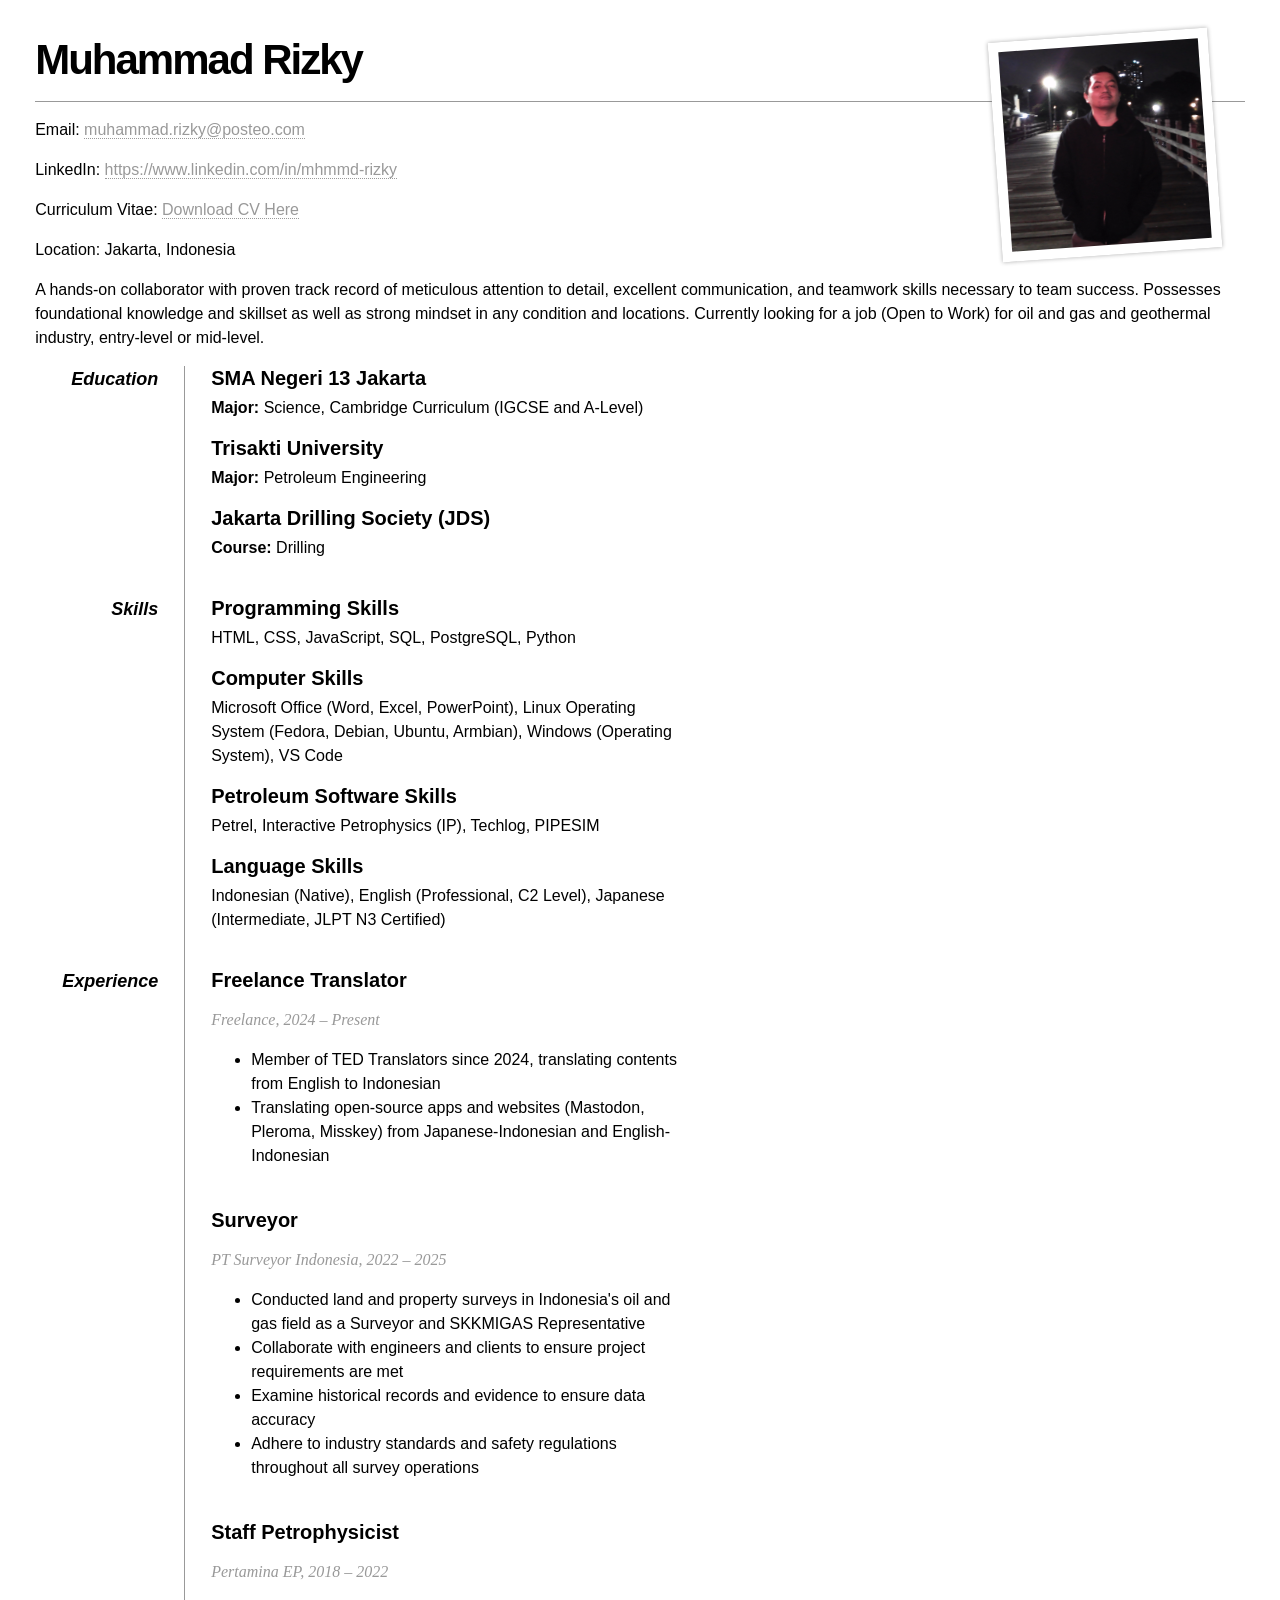
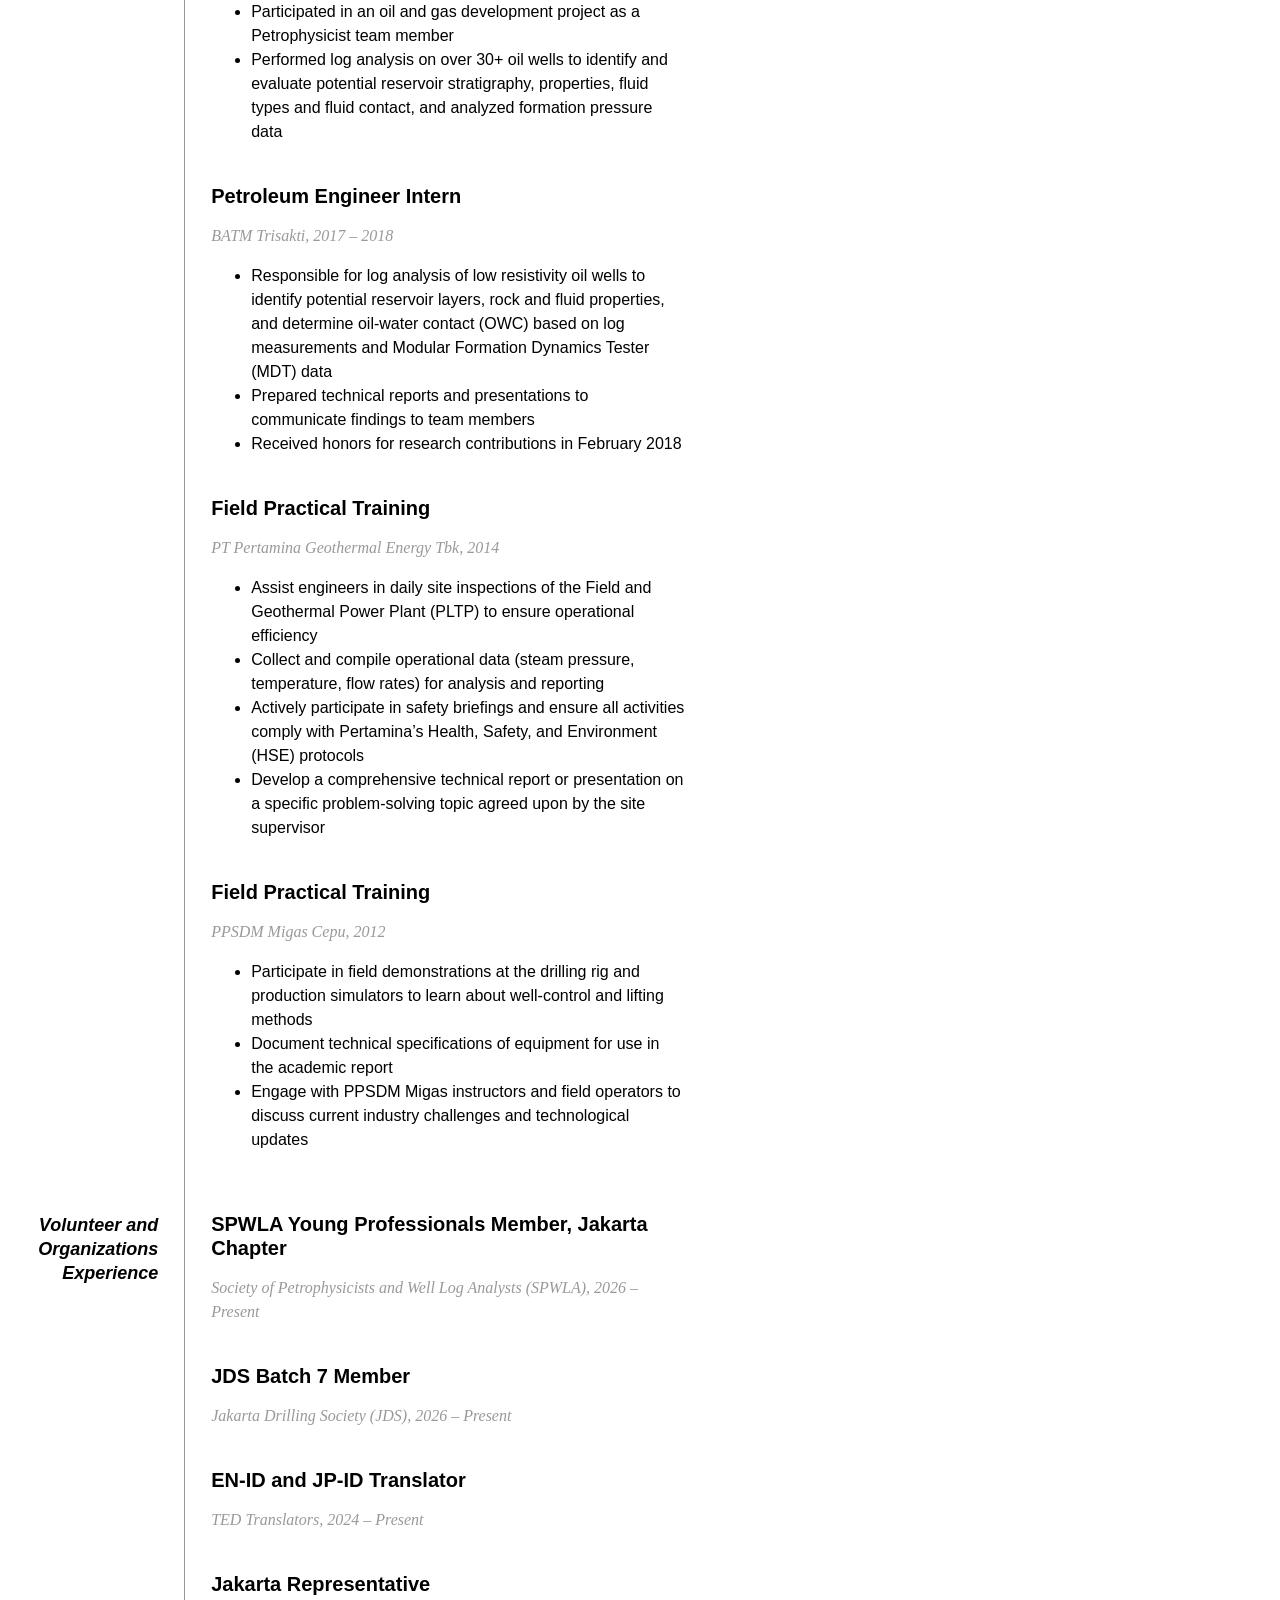
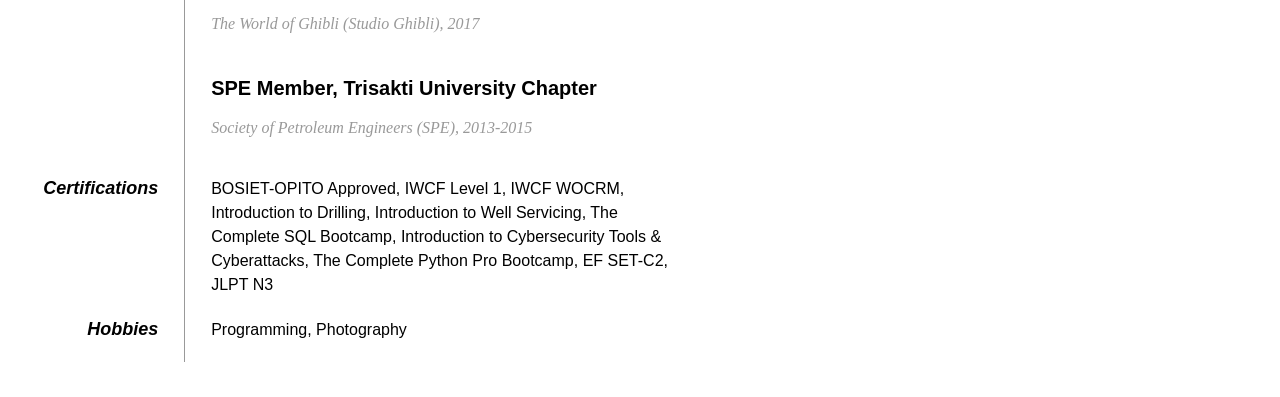
==== commit 21f4e0a6: "Update files and code" ====
--- a/index.html
+++ b/index.html
@@ -15,6 +15,7 @@
 
         <h1>Muhammad Rizky</h1>
         <p>Email: <a href=mailto:muhammad.rizky@posteo.com>muhammad.rizky@posteo.com</a></p>
+        <p>LinkedIn: <a href=https://www.linkedin.com/in/mhmmd-rizky>https://www.linkedin.com/in/mhmmd-rizky</a></p>
         <p>Curriculum Vitae: <a href=./media/CV_Muhammad_Rizky.pdf>Download CV Here</a></p>
         <p>Location: Jakarta, Indonesia</p>
         <p id="objective">
@@ -40,7 +41,7 @@
             <dt>Skills</dt>
             <dd>
                 <h2>Programming Skills</h2>
-                <p>HTML, CSS, JavaScript, SQL, Python</p>
+                <p>HTML, CSS, JavaScript, SQL, PostgreSQL, Python</p>
 
                 <h2>Computer Skills</h2>
                 <p>Microsoft Office (Word, Excel, PowerPoint), Linux Operating System (Fedora, Debian, Ubuntu, Armbian), Windows (Operating System), VS Code</p>
@@ -60,7 +61,7 @@
                 <h3>Freelance, 2024 – Present</h3>
                 <ul>
                     <li>Member of TED Translators since 2024, translating contents from English to Indonesian</li>
-                    <li>Translating open-source apps (Mastodon, Pleroma, Misskey) from Japanese-Indonesian and English-Indonesian</li>
+                    <li>Translating open-source apps and websites (Mastodon, Pleroma, Misskey) from Japanese-Indonesian and English-Indonesian</li>
                 </ul>
                 <br>
                 
@@ -78,21 +79,21 @@
                 <h3>Pertamina EP, 2018 – 2022</h3></h3>
                 <ul>
                     <li>Participated in an oil and gas development project as a Petrophysicist team member</li>
-                    <li>Performed log analysis on over 50+ oil wells to identify and evaluate potential reservoir stratigraphy, properties, fluid types and fluid contact, and analyzed formation pressure data</li>
+                    <li>Performed log analysis on over 30+ oil wells to identify and evaluate potential reservoir stratigraphy, properties, fluid types and fluid contact, and analyzed formation pressure data</li>
                 </ul>
                 <br>
                 
                 <h2>Petroleum Engineer Intern</h2>
                 <h3>BATM Trisakti, 2017 – 2018</h3>
                 <ul>
-                    <li>Responsible for log analysis of 10+ low resistivity oil wells to identify potential reservoir layers, rock and fluid properties, and determine oil-water contact (OWC) based on log measurements and Modular Formation Dynamics Tester (MDT) data</li>
+                    <li>Responsible for log analysis of low resistivity oil wells to identify potential reservoir layers, rock and fluid properties, and determine oil-water contact (OWC) based on log measurements and Modular Formation Dynamics Tester (MDT) data</li>
                     <li>Prepared technical reports and presentations to communicate findings to team members</li>
                     <li>Received honors for research contributions in February 2018</li>
                 </ul>
                 <br>
 
-                <h2>Practical Work</h2>
-                <h3>PT Pertamina Geothermal Energy Tbk, Kamojang Area, 2014</h3>
+                <h2>Field Practical Training</h2>
+                <h3>PT Pertamina Geothermal Energy Tbk, 2014</h3>
                 <ul>
                     <li>Assist engineers in daily site inspections of the Field and Geothermal Power Plant (PLTP) to ensure operational efficiency</li>
                     <li>Collect and compile operational data (steam pressure, temperature, flow rates) for analysis and reporting</li>
@@ -101,7 +102,7 @@
                 </ul>
                 <br>
 
-                <h2>Practical Work</h2>
+                <h2>Field Practical Training</h2>
                 <h3>PPSDM Migas Cepu, 2012</h3>
                 <ul>
                     <li>Participate in field demonstrations at the drilling rig and production simulators to learn about well-control and lifting methods</li>
@@ -115,7 +116,7 @@
         <dl>
             <dt>Volunteer and Organizations Experience</dt>
             <dd>
-                <h2>SPWLA Member, Jakarta Chapter</h2>
+                <h2>SPWLA Young Professionals Member, Jakarta Chapter</h2>
                 <h3>Society of Petrophysicists and Well Log Analysts (SPWLA), 2026 – Present</h3>
                 <br>
                 
@@ -123,12 +124,12 @@
                 <h3>Jakarta Drilling Society (JDS), 2026 – Present</h3>
                 <br>
                 
-                <h2>English-Indonesian Translator</h2>
+                <h2>EN-ID and JP-ID Translator</h2>
                 <h3>TED Translators, 2024 – Present</h3>
                 <br>
 
                 <h2>Jakarta Representative</h2>
-                <h3>The World of Ghibli, 2017</h3>
+                <h3>The World of Ghibli (Studio Ghibli), 2017</h3>
                 <br>
 
                 <h2>SPE Member, Trisakti University Chapter</h2>
@@ -138,7 +139,8 @@
 
         <dl>
             <dt>Certifications</dt>
-            <dd>BOSIET-OPITO Approved, IWCF Level 1, IWCF WOCRM, Introduction to Drilling, Introduction to Well Servicing, SQL Fundamentals, EF SET-C2, JLPT N3</dd>
+            <dd>BOSIET-OPITO Approved, IWCF Level 1, IWCF WOCRM, Introduction to Drilling, Introduction to Well Servicing, 
+The Complete SQL Bootcamp, Introduction to Cybersecurity Tools & Cyberattacks, The Complete Python Pro Bootcamp, EF SET-C2, JLPT N3</dd>
         </dl>
 
         <dl>
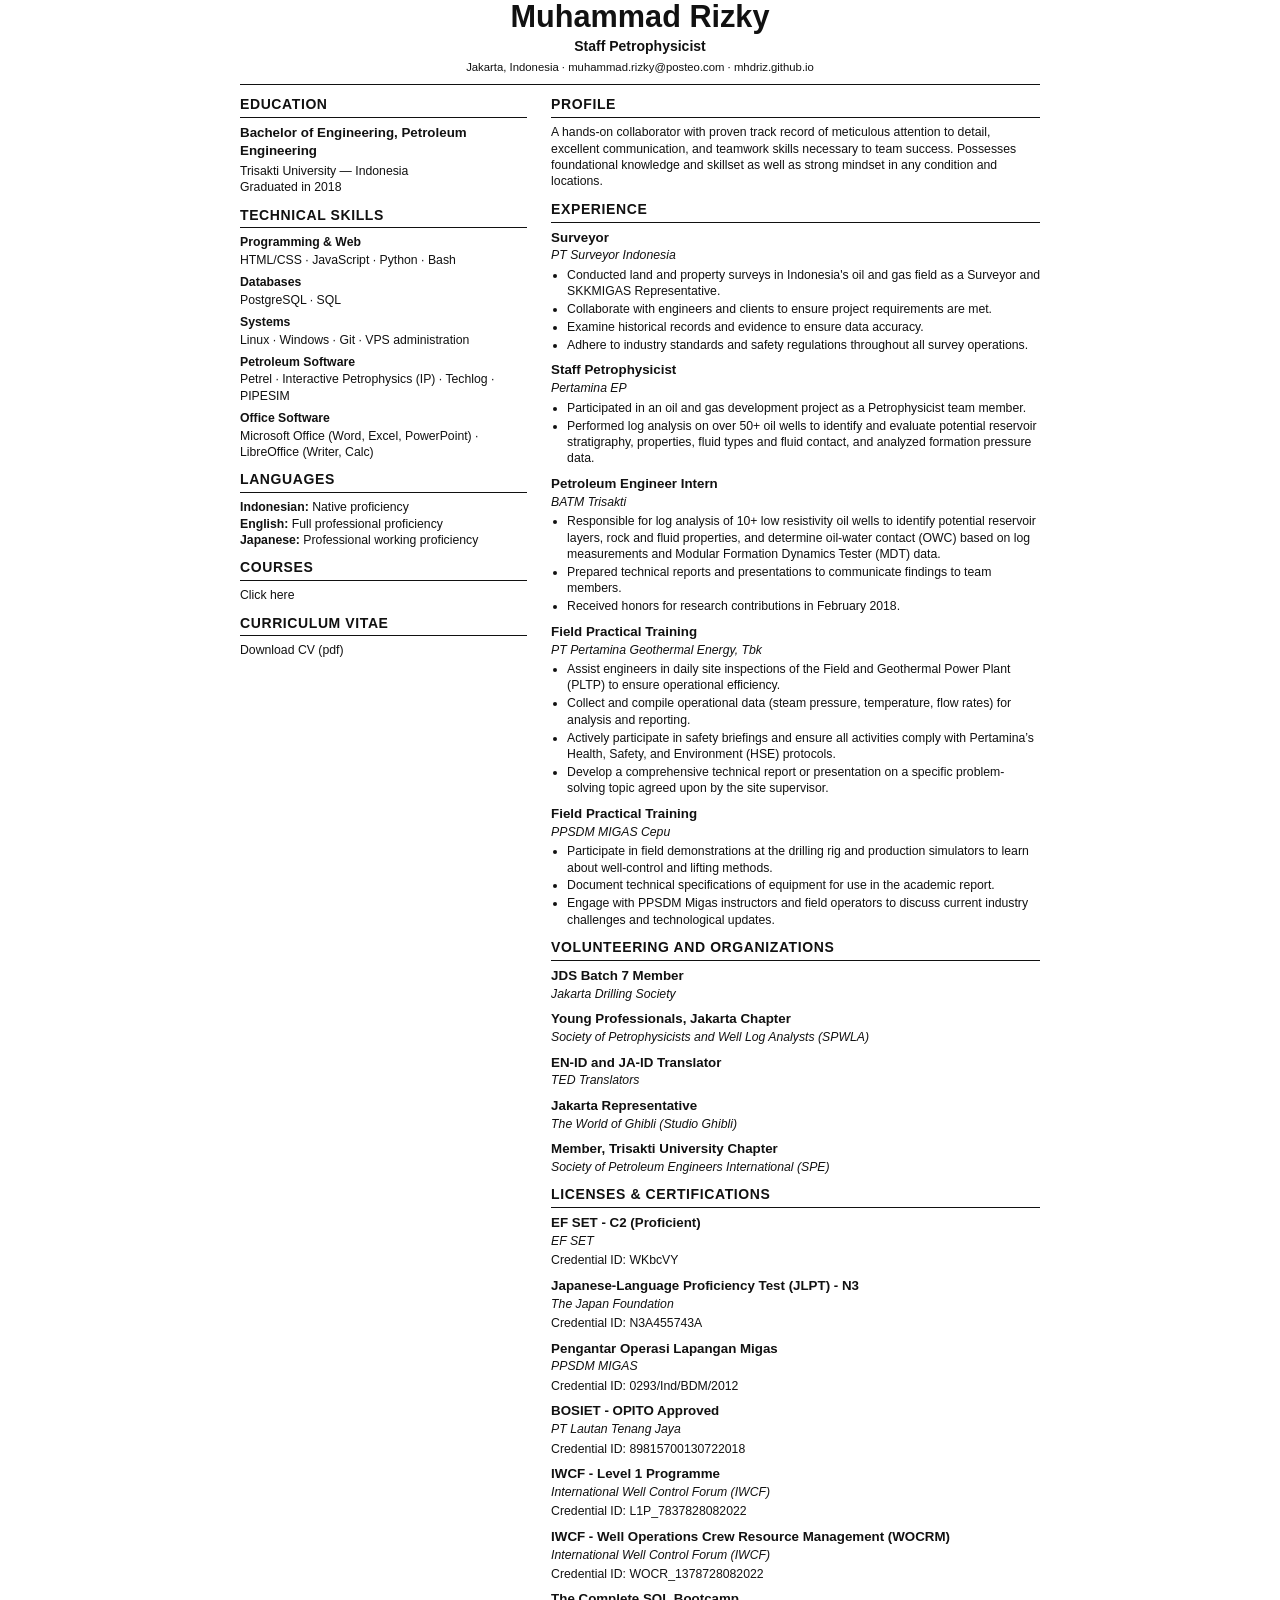
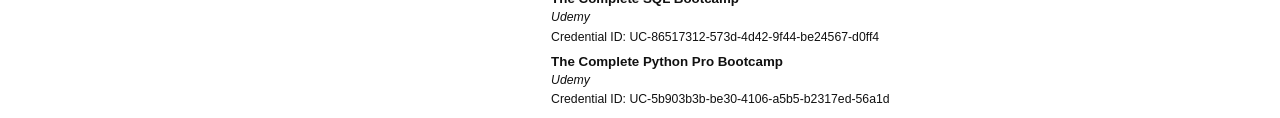
==== commit b5647de4: "Major update" ====
--- a/index.html
+++ b/index.html
@@ -1,154 +1,252 @@
 <!DOCTYPE html>
 <html lang="en">
-
 <head>
-    <meta charset="UTF-8" />
-    <meta name="viewport" content="width=device-width, initial-scale=1.0" />
-    <link rel="stylesheet" href="style.css" />
-    <title>Rizky's Resume</title>
+  <meta charset="UTF-8">
+  <meta name="viewport" content="width=device-width, initial-scale=1.0">
+  <link rel="stylesheet" href="style.css" />
+  <title>Muhammad Rizky</title>
 </head>
 
 <body>
-    <div id="resume">
-
-        <img src="./media/photo.jpg" alt="hiki">
-
-        <h1>Muhammad Rizky</h1>
-        <p>Email: <a href=mailto:muhammad.rizky@posteo.com>muhammad.rizky@posteo.com</a></p>
-        <p>LinkedIn: <a href=https://www.linkedin.com/in/mhmmd-rizky>https://www.linkedin.com/in/mhmmd-rizky</a></p>
-        <p>Curriculum Vitae: <a href=./media/CV_Muhammad_Rizky.pdf>Download CV Here</a></p>
-        <p>Location: Jakarta, Indonesia</p>
-        <p id="objective">
-            A hands-on collaborator with proven track record of meticulous attention to detail, excellent communication, and teamwork skills necessary to team success. 
-            Possesses foundational knowledge and skillset as well as strong mindset in any condition and locations. Currently looking for a job (Open to Work) for oil and gas and geothermal industry, entry-level or mid-level.
-        </p>
-
-        <dl>
-            <dt>Education</dt>
-            <dd>
-                <h2>SMA Negeri 13 Jakarta</h2>
-                <p><strong>Major:</strong> Science, Cambridge Curriculum (IGCSE and A-Level)</p>
-                
-                <h2>Trisakti University</h2>
-                <p><strong>Major:</strong> Petroleum Engineering</p>
-
-                <h2>Jakarta Drilling Society (JDS)</h2>
-                <p><strong>Course:</strong> Drilling</p>
-            </dd>
-        </dl>
-
-        <dl>
-            <dt>Skills</dt>
-            <dd>
-                <h2>Programming Skills</h2>
-                <p>HTML, CSS, JavaScript, SQL, PostgreSQL, Python</p>
-
-                <h2>Computer Skills</h2>
-                <p>Microsoft Office (Word, Excel, PowerPoint), Linux Operating System (Fedora, Debian, Ubuntu, Armbian), Windows (Operating System), VS Code</p>
-
-                <h2>Petroleum Software Skills</h2>
-                <p>Petrel, Interactive Petrophysics (IP), Techlog, PIPESIM</p>
-                
-                <h2>Language Skills</h2>
-                <p>Indonesian (Native), English (Professional, C2 Level), Japanese (Intermediate, JLPT N3 Certified)</p>
-            </dd>
-        </dl>
-
-        <dl>
-            <dt>Experience</dt>
-            <dd>
-                <h2>Freelance Translator</h2>
-                <h3>Freelance, 2024 – Present</h3>
-                <ul>
-                    <li>Member of TED Translators since 2024, translating contents from English to Indonesian</li>
-                    <li>Translating open-source apps and websites (Mastodon, Pleroma, Misskey) from Japanese-Indonesian and English-Indonesian</li>
-                </ul>
-                <br>
-                
-                <h2>Surveyor</h2>
-                <h3>PT Surveyor Indonesia, 2022 – 2025</h3>
-                <ul>
-                    <li>Conducted land and property surveys in Indonesia's oil and gas field as a Surveyor and SKKMIGAS Representative</li>
-                    <li>Collaborate with engineers and clients to ensure project requirements are met</li>
-                    <li>Examine historical records and evidence to ensure data accuracy</li>
-                    <li>Adhere to industry standards and safety regulations throughout all survey operations</li>
-                </ul>
-                <br>
-                
-                <h2>Staff Petrophysicist</h2>
-                <h3>Pertamina EP, 2018 – 2022</h3></h3>
-                <ul>
-                    <li>Participated in an oil and gas development project as a Petrophysicist team member</li>
-                    <li>Performed log analysis on over 30+ oil wells to identify and evaluate potential reservoir stratigraphy, properties, fluid types and fluid contact, and analyzed formation pressure data</li>
-                </ul>
-                <br>
-                
-                <h2>Petroleum Engineer Intern</h2>
-                <h3>BATM Trisakti, 2017 – 2018</h3>
-                <ul>
-                    <li>Responsible for log analysis of low resistivity oil wells to identify potential reservoir layers, rock and fluid properties, and determine oil-water contact (OWC) based on log measurements and Modular Formation Dynamics Tester (MDT) data</li>
-                    <li>Prepared technical reports and presentations to communicate findings to team members</li>
-                    <li>Received honors for research contributions in February 2018</li>
-                </ul>
-                <br>
-
-                <h2>Field Practical Training</h2>
-                <h3>PT Pertamina Geothermal Energy Tbk, 2014</h3>
-                <ul>
-                    <li>Assist engineers in daily site inspections of the Field and Geothermal Power Plant (PLTP) to ensure operational efficiency</li>
-                    <li>Collect and compile operational data (steam pressure, temperature, flow rates) for analysis and reporting</li>
-                    <li>Actively participate in safety briefings and ensure all activities comply with Pertamina’s Health, Safety, and Environment (HSE) protocols</li>
-                    <li>Develop a comprehensive technical report or presentation on a specific problem-solving topic agreed upon by the site supervisor</li>
-                </ul>
-                <br>
-
-                <h2>Field Practical Training</h2>
-                <h3>PPSDM Migas Cepu, 2012</h3>
-                <ul>
-                    <li>Participate in field demonstrations at the drilling rig and production simulators to learn about well-control and lifting methods</li>
-                    <li>Document technical specifications of equipment for use in the academic report</li>
-                    <li>Engage with PPSDM Migas instructors and field operators to discuss current industry challenges and technological updates</li>
-                </ul>
-                <br>
-            </dd>
-        </dl>
-
-        <dl>
-            <dt>Volunteer and Organizations Experience</dt>
-            <dd>
-                <h2>SPWLA Young Professionals Member, Jakarta Chapter</h2>
-                <h3>Society of Petrophysicists and Well Log Analysts (SPWLA), 2026 – Present</h3>
-                <br>
-                
-                <h2>JDS Batch 7 Member</h2>
-                <h3>Jakarta Drilling Society (JDS), 2026 – Present</h3>
-                <br>
-                
-                <h2>EN-ID and JP-ID Translator</h2>
-                <h3>TED Translators, 2024 – Present</h3>
-                <br>
-
-                <h2>Jakarta Representative</h2>
-                <h3>The World of Ghibli (Studio Ghibli), 2017</h3>
-                <br>
-
-                <h2>SPE Member, Trisakti University Chapter</h2>
-                <h3>Society of Petroleum Engineers (SPE), 2013-2015</h3>
-            </dd>
-        </dl>
-
-        <dl>
-            <dt>Certifications</dt>
-            <dd>BOSIET-OPITO Approved, IWCF Level 1, IWCF WOCRM, Introduction to Drilling, Introduction to Well Servicing, 
-The Complete SQL Bootcamp, Introduction to Cybersecurity Tools & Cyberattacks, The Complete Python Pro Bootcamp, EF SET-C2, JLPT N3</dd>
-        </dl>
-
-        <dl>
-            <dt>Hobbies</dt>
-            <dd>Programming, Photography</dd>
-        </dl>
+  <main>
+
+    <header>
+      <h1><a href="./index.html">Muhammad Rizky</a></h1>
+      <div class="subtitle">Staff Petrophysicist</div>
+      <div class="contact">
+        Jakarta, Indonesia · <a href="mailto:muhammad.rizky@posteo.com">muhammad.rizky@posteo.com</a> · <a href="https://mhdriz.github.io/" target="_blank">mhdriz.github.io</a>
+      </div>
+    </header>
+
+    <div class="columns">
+
+      <!-- LEFT COLUMN -->
+      <div class="column">
+
+        <section>
+          <h2>Education</h2>
+
+          <h3>Bachelor of Engineering, Petroleum Engineering</h3>
+          <p>
+            <a href="https://trisakti.ac.id">Trisakti University</a> — Indonesia<br>
+            Graduated in 2018
+          </p>
+        </section>
+
+        <section>
+          <h2>Technical Skills</h2>
+
+          <div class="skill-group">
+            <strong>Programming &amp; Web</strong>
+            HTML/CSS · JavaScript · Python · Bash
+          </div>
+
+          <div class="skill-group">
+            <strong>Databases</strong>
+            PostgreSQL · SQL
+          </div>
+
+          <div class="skill-group">
+            <strong>Systems</strong>
+            Linux · Windows · Git · VPS administration
+          </div>
+
+          <div class="skill-group">
+            <strong>Petroleum Software</strong>
+            Petrel · Interactive Petrophysics (IP) · Techlog · PIPESIM
+          </div>
+
+          <div class="skill-group">
+            <strong>Office Software</strong>
+            Microsoft Office (Word, Excel, PowerPoint) · LibreOffice (Writer, Calc)
+          </div>
+        </section>
+
+        <section>
+          <h2>Languages</h2>
+
+          <p>
+            <strong>Indonesian:</strong> Native proficiency<br>
+            <strong>English:</strong> Full professional proficiency<br>
+            <strong>Japanese:</strong> Professional working proficiency
+          </p>
+        </section>
+
+        <section>
+          <h2>Courses</h2>
+
+          <p>
+            <a href="courses.html">Click here</a>
+          </p>
+        </section>
+
+        <section>
+          <h2>Curriculum Vitae</h2>
+
+          <p>
+            <a href="media/CV_Muhammad_Rizky.pdf">Download CV (pdf)</a>
+          </p>
+        </section>
+
+      </div>
+
+      <!-- RIGHT COLUMN -->
+      <div class="column">
+
+        <section>
+          <h2>Profile</h2>
+
+          <p>
+            A hands-on collaborator with proven track record of meticulous attention to detail, excellent communication, and teamwork skills necessary to team success. Possesses foundational knowledge and skillset as well as strong mindset in any condition and locations. 
+          </p>
+        </section>
+
+        <section>
+          <h2>Experience</h2>
+
+          <div class="project">
+            <h3>Surveyor</h3>
+            <div class="role">PT Surveyor Indonesia</div>
+
+            <ul>
+              <li>Conducted land and property surveys in Indonesia's oil and gas field as a Surveyor and SKKMIGAS Representative.</li>
+              <li>Collaborate with engineers and clients to ensure project requirements are met.</li>
+              <li>Examine historical records and evidence to ensure data accuracy.</li>
+              <li>Adhere to industry standards and safety regulations throughout all survey operations.</li>
+            </ul>
+          </div>
+
+          <div class="project">
+            <h3>Staff Petrophysicist</h3>
+            <div class="role">Pertamina EP</div>
+
+            <ul>
+              <li>Participated in an oil and gas development project as a Petrophysicist team member.</li>
+              <li>Performed log analysis on over 50+ oil wells to identify and evaluate potential reservoir stratigraphy, properties, fluid types and fluid contact, and analyzed formation pressure data.</li>
+            </ul>
+          </div>
+
+          <div class="project">
+            <h3>Petroleum Engineer Intern</h3>
+            <div class="role">BATM Trisakti</div>
+
+            <ul>
+              <li>Responsible for log analysis of 10+ low resistivity oil wells to identify potential reservoir layers, rock and fluid properties, and determine oil-water contact (OWC) based on log measurements and Modular Formation Dynamics Tester (MDT) data.</li>
+              <li>Prepared technical reports and presentations to communicate findings to team members.</li>
+              <li>Received honors for research contributions in February 2018.</li>
+            </ul>
+          </div>
+
+          <div class="project">
+            <h3>Field Practical Training</h3>
+            <div class="role">PT Pertamina Geothermal Energy, Tbk</div>
+
+            <ul>
+              <li>Assist engineers in daily site inspections of the Field and Geothermal Power Plant (PLTP) to ensure operational efficiency.</li>
+              <li>Collect and compile operational data (steam pressure, temperature, flow rates) for analysis and reporting.</li>
+              <li>Actively participate in safety briefings and ensure all activities comply with Pertamina’s Health, Safety, and Environment (HSE) protocols.</li>
+              <li>Develop a comprehensive technical report or presentation on a specific problem-solving topic agreed upon by the site supervisor.</li>
+            </ul>
+          </div>
+
+          <div class="project">
+            <h3>Field Practical Training</h3>
+            <div class="role">PPSDM MIGAS Cepu</div>
+
+            <ul>
+              <li>Participate in field demonstrations at the drilling rig and production simulators to learn about well-control and lifting methods.</li>
+              <li>Document technical specifications of equipment for use in the academic report.</li>
+              <li>Engage with PPSDM Migas instructors and field operators to discuss current industry challenges and technological updates.</li>
+            </ul>
+          </div>
+        </section>
+
+        <section>
+          <h2>Volunteering and Organizations</h2>
+
+          <div class="project">
+            <h3>JDS Batch 7 Member</h3>
+            <div class="role">Jakarta Drilling Society</div>
+          </div>
+          
+          <div class="project">
+            <h3>Young Professionals, Jakarta Chapter</h3>
+            <div class="role">Society of Petrophysicists and Well Log Analysts (SPWLA)</div>
+          </div>
+
+          <div class="project">
+            <h3>EN-ID and JA-ID Translator</h3>
+            <div class="role">TED Translators</div>
+          </div>
+
+          <div class="project">
+            <h3>Jakarta Representative</h3>
+            <div class="role">The World of Ghibli (Studio Ghibli)</div>
+          </div>
+
+          <div class="project">
+            <h3>Member, Trisakti University Chapter</h3>
+            <div class="role">Society of Petroleum Engineers International (SPE)</div>
+          </div>
+
+        </section>
+
+        <section>
+          <h2>Licenses & Certifications</h2>
+
+          <div class="project">
+            <h3>EF SET - C2 (Proficient)</h3>
+            <div class="role">EF SET</div>
+            <p>Credential ID: WKbcVY</p>
+          </div>
+
+          <div class="project">
+            <h3>Japanese-Language Proficiency Test (JLPT) - N3</h3>
+            <div class="role">The Japan Foundation</div>
+            <p>Credential ID: N3A455743A</p>
+          </div>
+
+          <div class="project">
+            <h3>Pengantar Operasi Lapangan Migas</h3>
+            <div class="role">PPSDM MIGAS</div>
+            <p>Credential ID: 0293/Ind/BDM/2012</p>
+          </div>
+
+          <div class="project">
+            <h3>BOSIET - OPITO Approved</h3>
+            <div class="role">PT Lautan Tenang Jaya</div>
+            <p>Credential ID: 89815700130722018</p>
+          </div>
+
+          <div class="project">
+            <h3>IWCF - Level 1 Programme</h3>
+            <div class="role">International Well Control Forum (IWCF)</div>
+            <p>Credential ID: L1P_7837828082022</p>
+          </div>
+
+          <div class="project">
+            <h3>IWCF - Well Operations Crew Resource Management (WOCRM)</h3>
+            <div class="role">International Well Control Forum (IWCF)</div>
+            <p>Credential ID: WOCR_1378728082022</p>
+          </div>
+
+          <div class="project">
+            <h3>The Complete SQL Bootcamp</h3>
+            <div class="role">Udemy</div>
+            <p>Credential ID: UC-86517312-573d-4d42-9f44-be24567-d0ff4</p>
+          </div>
+
+          <div class="project">
+            <h3>The Complete Python Pro Bootcamp</h3>
+            <div class="role">Udemy</div>
+            <p>Credential ID: UC-5b903b3b-be30-4106-a5b5-b2317ed-56a1d</p>
+          </div>
+
+        </section>
+
+      </div>
 
     </div>
+  </main>
 </body>
-
 </html>
--- a/style.css
+++ b/style.css
@@ -1,179 +1,162 @@
-* {
-    box-sizing: border-box;
-  }
-  
-  body {
-    margin: 2.2rem;
-  }
-  
-  div#resume {
-    min-width: 310px;
-    font: 16px Helvetica, Avernir, sans-serif;
-    line-height: 24px;
-    color: #000;
-  }
-  
-  div#resume h1 {
-    margin: 0 0 16px 0;
-    padding: 0 0 16px 0;
-    font-size: 42px;
-    font-weight: bold;
-    letter-spacing: -2px;
-    border-bottom: 1px solid #999;
-    line-height: 50px;
-  }
-  
-  div#resume h2 {
-    font-size: 20px;
-    margin: 0 0 6px 0;
-    position: relative;
-  }
-  
-  div#resume h2 span {
-    position: relative;
-    bottom: 0;
-    right: 0;
-    font-style: italic;
-    font-family: Georgia, serif;
-    font-size: 16px;
-    color: #999;
-    font-weight: normal;
-  }
-  
-  div#resume p {
-    margin: 0 0 16px 0;
-  }
-  
-  div#resume a {
-    color: #999;
-    text-decoration: none;
-    border-bottom: 1px dotted #999;
-  }
-  
-  div#resume a:hover {
-    border-bottom-style: solid;
-    color: #000;
-  }
-  
-  div#resume p.objective {
-    font-family: Georgia, serif;
-    font-style: italic;
-    color: #666;
-  }
-  
-  div#resume dt {
-    font-style: italic;
-    font-weight: bold;
-    font-size: 18px;
-    text-align: right;
-    padding: 0 26px 0 0;
-    width: 150px;
-    border-right: 1px solid #999;
-  }
-  
-  div#resume dl {
-    display: table-row;
-  }
-  
-  div#resume dl dt,
-  div#resume dl dd {
-    display: table-cell;
-    padding-bottom: 20px;
-  }
-  
-  div#resume dl dd {
-    width: 500px;
-    padding-left: 26px;
-  }
-  
-  div#resume img {
-    float: right;
-    padding: 10px;
-    background: #fff;
-    margin: 0 30px;
-    transform: rotate(-4deg);
-    box-shadow: 0 0 4px rgba(0, 0, 0, 0.3);
-    width: 30%;
-    max-width: 220px;
-  }
-  
-  @media screen and (max-width: 1100px) {
-    div#resume h2 span {
-      position: static;
-      display: block;
-      margin-top: 2px;
+@page {
+      size: A4;
+      margin: 14mm 15mm;
     }
-  }
-  
-  @media screen and (max-width: 550px) {
-    body {
-      margin: 1rem;
+
+    * {
+      box-sizing: border-box;
     }
-    div#resume img {
-      transform: rotate(0deg);
-    }
-  }
-  
-  @media screen and (max-width: 400px) {
-    div#resume dl dt {
-      border-right: none;
-      border-bottom: 1px solid #999;
-    }
-    div#resume dl,
-    div#resume dl dd,
-    div#resume dl dt {
-      display: block;
-      padding-left: 0;
-      margin-left: 0;
-      padding-bottom: 0;
-      text-align: left;
-      width: 100%;
-    }
-    div#resume dl dd {
-      margin-top: 6px;
-    }
-    div#resume h2 {
-      font-style: normal;
-      font-weight: 400;
-      font-size: 18px;
-    }
-    div#resume dt {
-      font-size: 20px;
-    }
-    h1 {
-      font-size: 36px;
-      margin-right: 0;
-      line-height: 0;
-    }
-    div#resume img {
-      margin: 0;
-    }
-  }
-  
-  @media screen and (max-width: 320px) {
+
     body {
       margin: 0;
+      background: #fff;
+      color: #111;
+      font-family: Arial, Helvetica, sans-serif;
+      font-size: 9.2pt;
+      line-height: 1.34;
     }
-    img {
+
+    main {
+      max-width: 800px;
+      margin: 0 auto;
+    }
+
+    header {
+      text-align: center;
+      border-bottom: 1.5px solid #111;
+      padding-bottom: 8px;
+      margin-bottom: 10px;
+    }
+
+    h1 {
       margin: 0;
-      margin-bottom: -40px;
+      font-size: 23pt;
+      line-height: 1.1;
     }
-    div#resume {
-      width: 320px;
-      padding: 12px;
-      overflow: hidden;
-    }   p,
+
+    .subtitle {
+      margin-top: 3px;
+      font-size: 10.5pt;
+      font-weight: 600;
+    }
+
+    .contact {
+      margin-top: 5px;
+      font-size: 8.5pt;
+      line-height: 1.4;
+    }
+
+    .columns {
+      display: grid;
+      grid-template-columns: 0.74fr 1.26fr;
+      gap: 24px;
+      align-items: start;
+    }
+
+    .column {
+      min-width: 0;
+    }
+
+    section {
+      margin-bottom: 10px;
+      break-inside: avoid;
+    }
+
+    h2 {
+      font-size: 10.5pt;
+      text-transform: uppercase;
+      letter-spacing: 0.6px;
+      border-bottom: 1px solid #111;
+      padding-bottom: 3px;
+      margin: 0 0 6px;
+    }
+
+    h3 {
+      font-size: 10pt;
+      margin: 6px 0 1px;
+    }
+
+    p {
+      margin: 3px 0 5px;
+    }
+
+    ul {
+      margin: 3px 0 6px 16px;
+      padding: 0;
+    }
+
     li {
-      margin-right: 20px;
+      margin-bottom: 1.5px;
     }
-  }
 
-    div#resume h3 {
-    bottom: 0;
-    right: 0;
-    font-style: italic;
-    font-family: Georgia, serif;
-    font-size: 16px;
-    color: #999;
-    font-weight: normal;
-  }+    .role {
+      font-style: italic;
+      margin-bottom: 2px;
+    }
+
+    .skill-group {
+      margin-bottom: 6px;
+    }
+
+    .skill-group strong {
+      display: block;
+      margin-bottom: 1px;
+    }
+
+    .project {
+      break-inside: avoid;
+      margin-bottom: 8px;
+    }
+
+    .project h3 {
+      margin-bottom: 1px;
+    }
+
+    .project a {
+      color: inherit;
+      text-decoration: none;
+    }
+
+    .muted {
+      font-size: 8.3pt;
+    }
+
+    .date {
+      font-size: 8.5pt;
+      font-style: italic;
+    }
+
+    a {
+      color: inherit;
+      text-decoration: none;
+    }
+
+    @media screen {
+      a:hover {
+        text-decoration: underline;
+      }
+    ]
+
+    @media screen and (max-width: 700px) {
+      body {
+        padding: 16px;
+      }
+
+      .columns {
+        grid-template-columns: 1fr;
+      }
+    }
+
+    @media print {
+      body {
+        font-size: 9.2pt;
+      }
+
+      main {
+        max-width: none;
+      }
+
+      a {
+        text-decoration: none;
+      }
+    }
